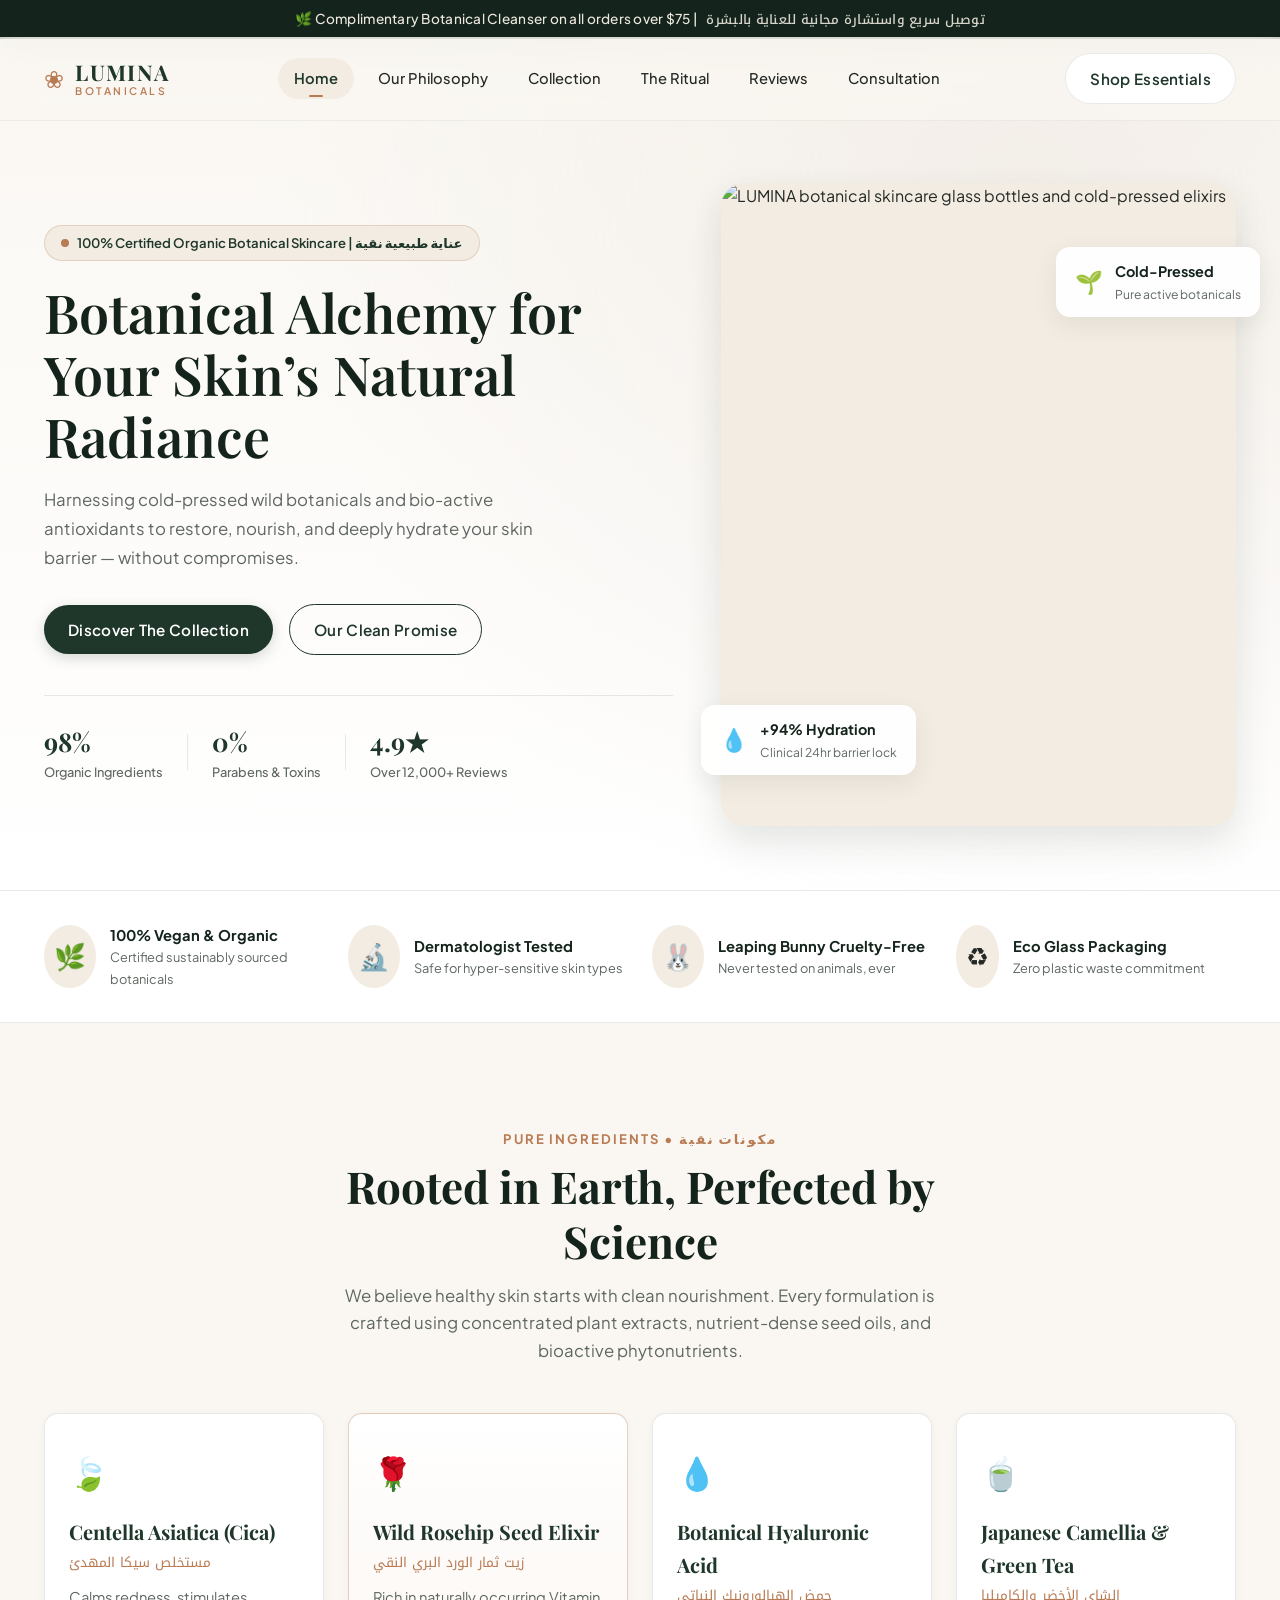
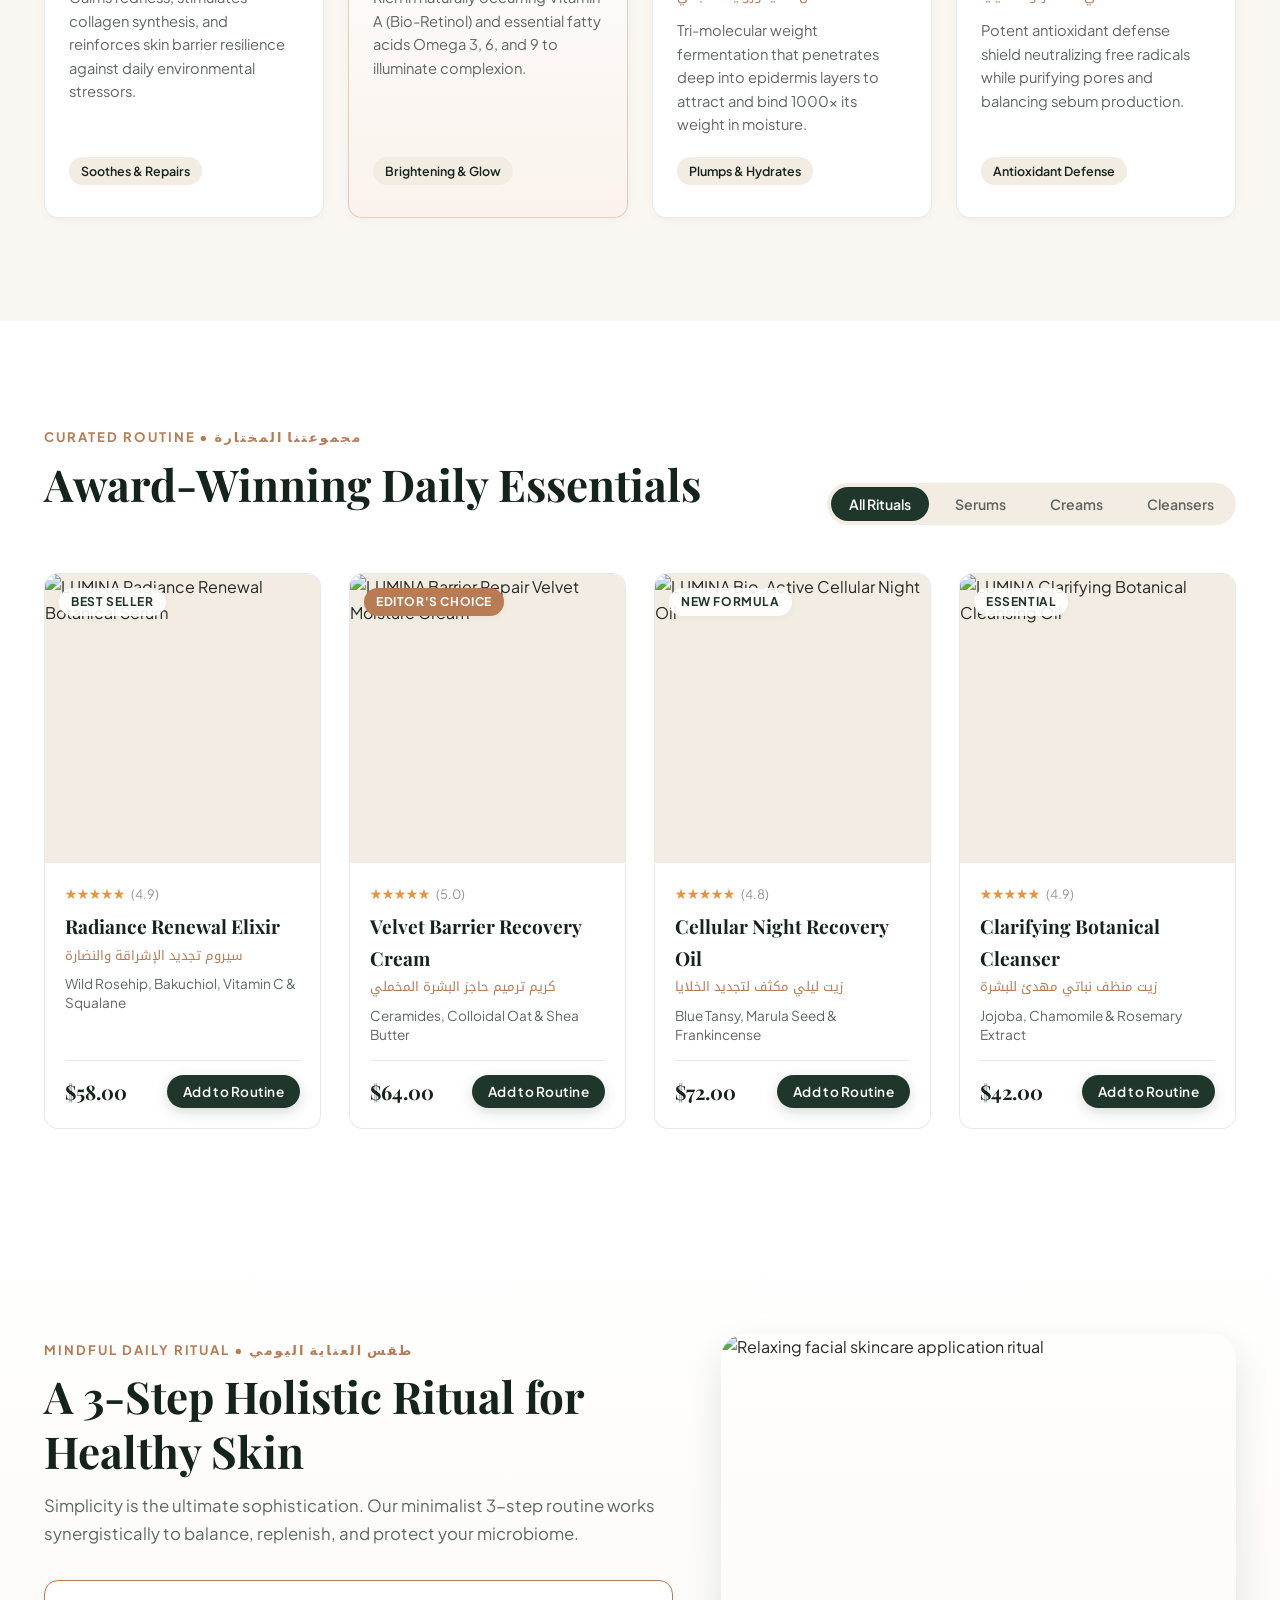
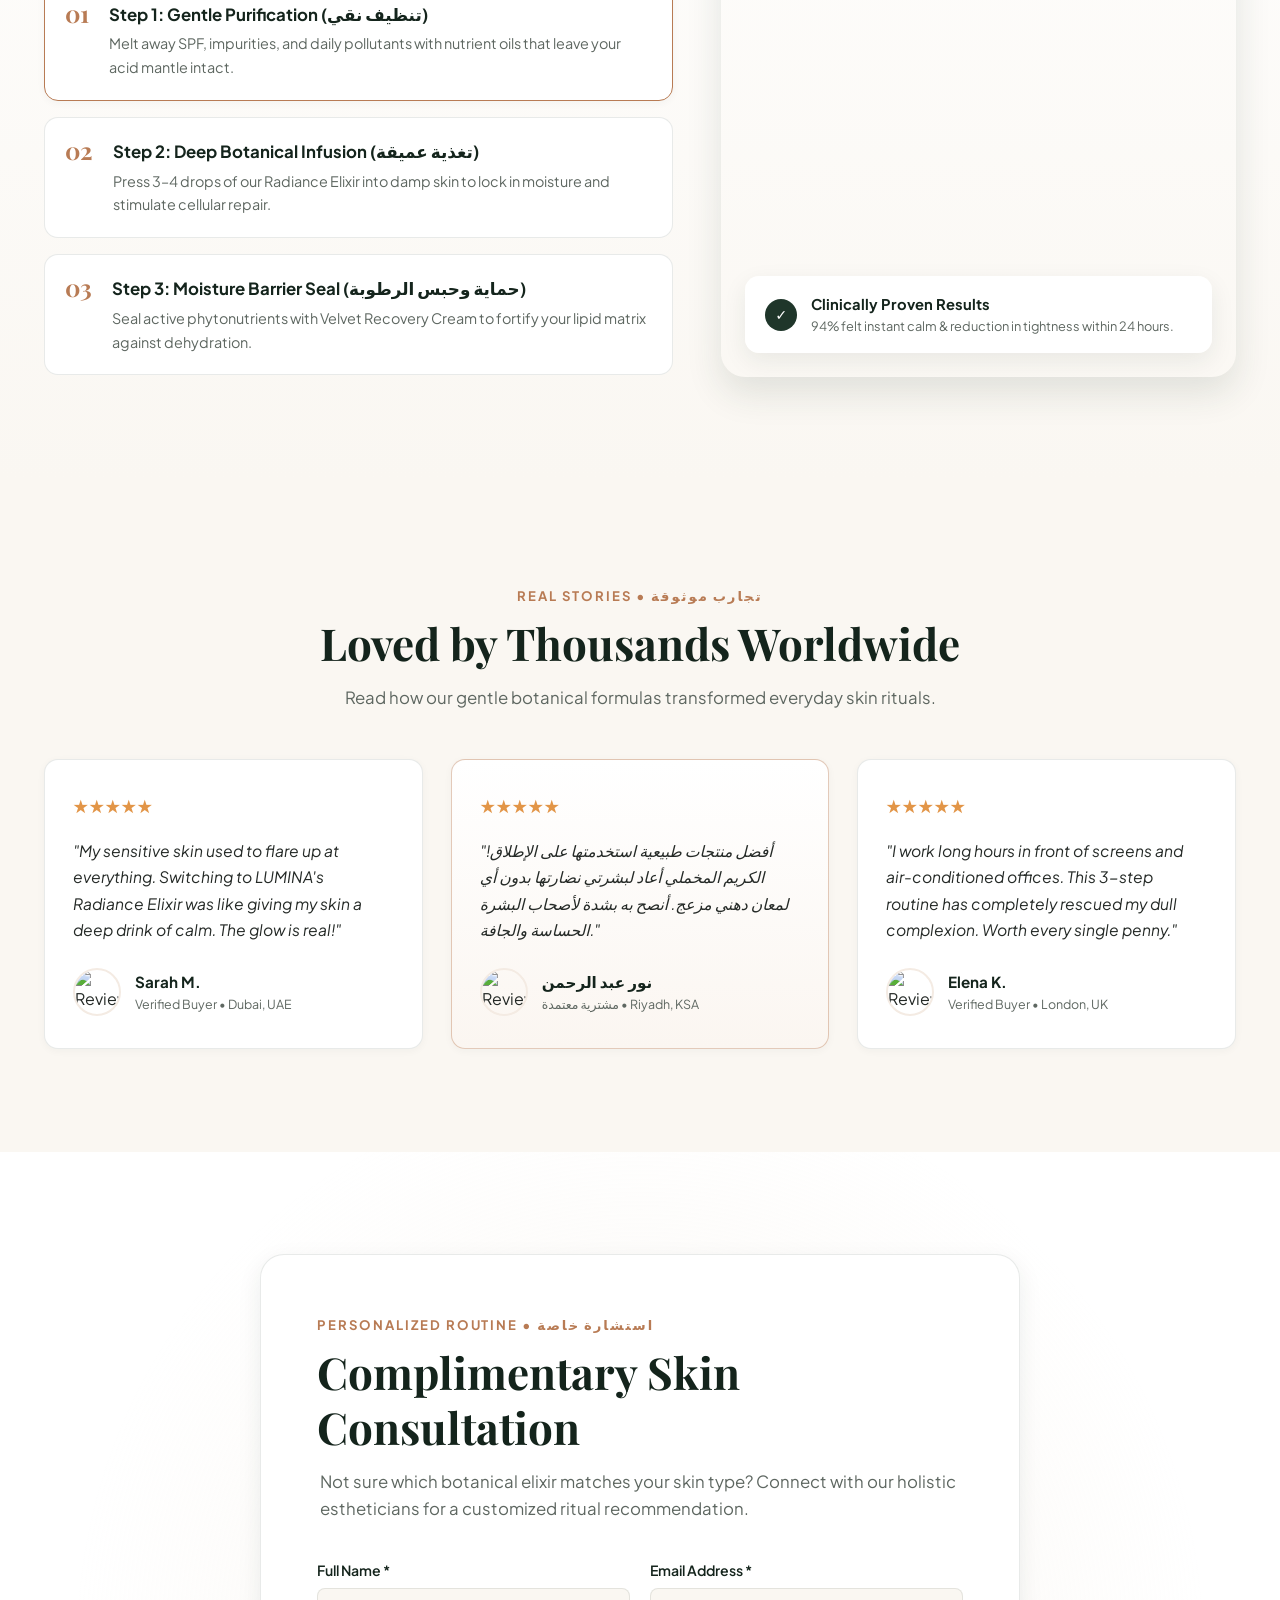
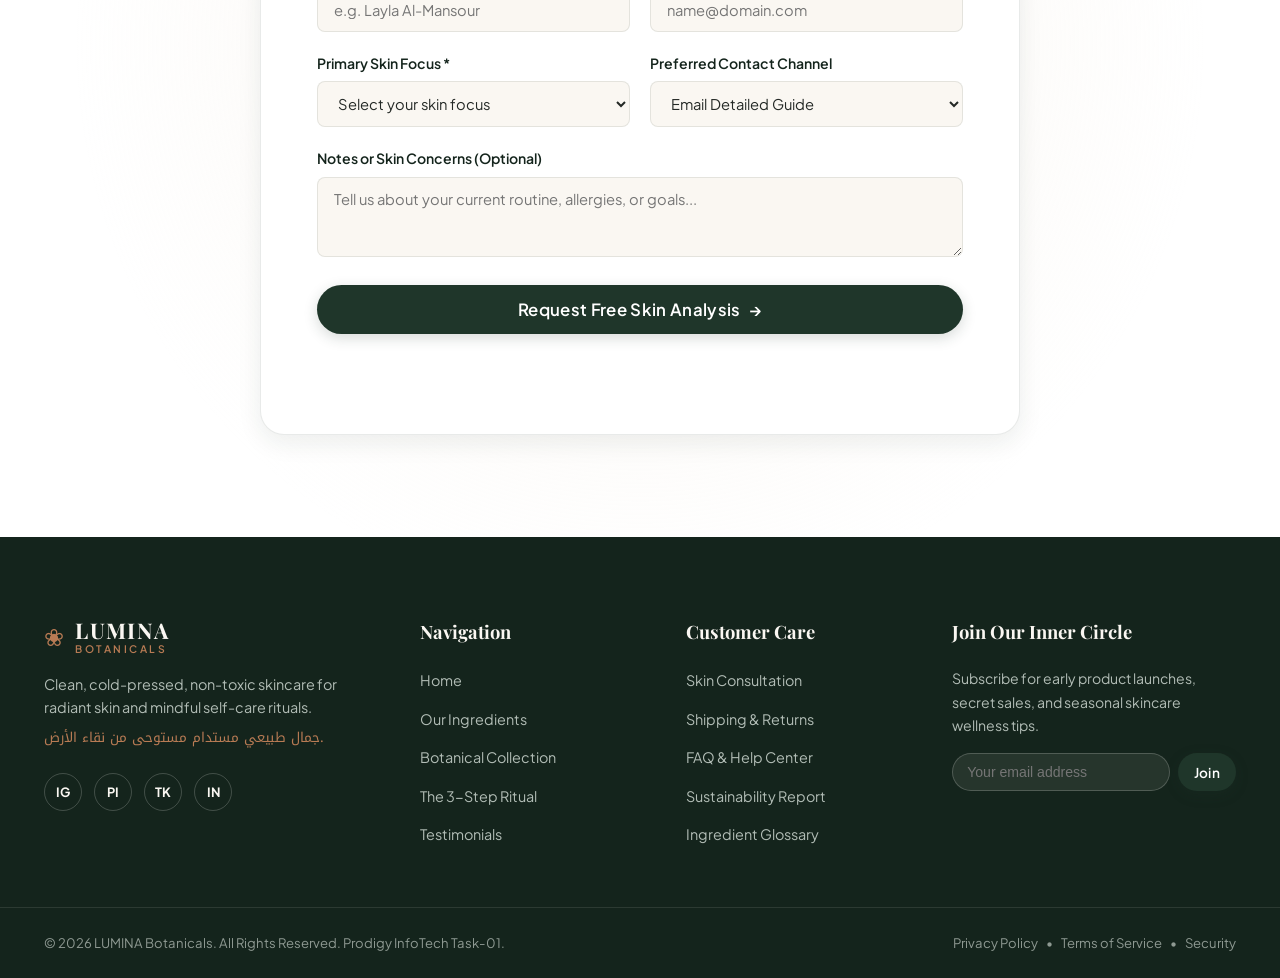
==== index.html @ 98b49c67 "feat: implement responsive organic skincare landing page with interactive navigation" ====
<!DOCTYPE html>
<html lang="en">
<head>
  <meta charset="UTF-8">
  <meta name="viewport" content="width=device-width, initial-scale=1.0">
  <title>LUMINA Botanicals | Organic Luxury Skincare & Rituals</title>
  <meta name="description" content="Experience clean, cold-pressed botanical skincare crafted for radiant skin. 100% certified organic, vegan, and dermatologist tested.">
  <link rel="preconnect" href="https://fonts.googleapis.com">
  <link rel="preconnect" href="https://fonts.gstatic.com" crossorigin>
  <link href="https://fonts.googleapis.com/css2?family=Plus+Jakarta+Sans:wght@300;400;500;600;700&family=Playfair+Display:ital,wght@0,500;0,600;0,700;1,400&family=Noto+Kufi+Arabic:wght@400;600;700&display=swap" rel="stylesheet">
  <link rel="stylesheet" href="styles.css">
</head>
<body>

  <!-- Top Announcement Bar -->
  <div class="announcement-bar" role="region" aria-label="Special Offer">
    <p>🌿 Complimentary Botanical Cleanser on all orders over $75 | <span>توصيل سريع واستشارة مجانية للعناية بالبشرة</span></p>
  </div>

  <!-- Primary Header & Interactive Navigation -->
  <header class="site-header" id="header">
    <div class="nav-container">
      <a href="#hero" class="brand-logo" aria-label="LUMINA Botanicals Home">
        <span class="logo-mark">❀</span>
        <span class="logo-text">LUMINA <span class="logo-sub">Botanicals</span></span>
      </a>

      <!-- Desktop & Tablet Navigation Menu -->
      <nav class="main-nav" id="main-nav" aria-label="Primary Navigation">
        <ul class="nav-list" role="list">
          <li class="nav-item">
            <a href="#hero" class="nav-link" aria-current="page">Home</a>
          </li>
          <li class="nav-item">
            <a href="#philosophy" class="nav-link">Our Philosophy</a>
          </li>
          <li class="nav-item">
            <a href="#products" class="nav-link">Collection</a>
          </li>
          <li class="nav-item">
            <a href="#ritual" class="nav-link">The Ritual</a>
          </li>
          <li class="nav-item">
            <a href="#reviews" class="nav-link">Reviews</a>
          </li>
          <li class="nav-item">
            <a href="#contact" class="nav-link">Consultation</a>
          </li>
        </ul>
      </nav>

      <!-- Header Action Buttons -->
      <div class="header-actions">
        <a href="#products" class="btn btn-secondary nav-action-btn">Shop Essentials</a>
        <button class="mobile-toggle" id="mobile-toggle" aria-expanded="false" aria-controls="mobile-drawer" aria-label="Toggle navigation menu">
          <span class="bar bar-1"></span>
          <span class="bar bar-2"></span>
          <span class="bar bar-3"></span>
        </button>
      </div>
    </div>

    <!-- Scroll Progress Indicator -->
    <div class="scroll-progress-track" aria-hidden="true">
      <div class="scroll-progress-bar" id="scroll-progress"></div>
    </div>
  </header>

  <!-- Mobile Drawer Menu -->
  <div class="mobile-drawer" id="mobile-drawer" aria-hidden="true">
    <div class="drawer-header">
      <div class="brand-logo">
        <span class="logo-mark">❀</span>
        <span class="logo-text">LUMINA</span>
      </div>
      <button class="drawer-close" id="drawer-close" aria-label="Close menu">&times;</button>
    </div>
    <nav class="drawer-nav" aria-label="Mobile Navigation">
      <ul class="drawer-nav-list" role="list">
        <li><a href="#hero" class="drawer-nav-link">Home <span class="arabic-sub">الرئيسية</span></a></li>
        <li><a href="#philosophy" class="drawer-nav-link">Philosophy <span class="arabic-sub">فلسفتنا الطبيعية</span></a></li>
        <li><a href="#products" class="drawer-nav-link">Collection <span class="arabic-sub">مجموعتنا</span></a></li>
        <li><a href="#ritual" class="drawer-nav-link">The Ritual <span class="arabic-sub">روتين العناية</span></a></li>
        <li><a href="#reviews" class="drawer-nav-link">Reviews <span class="arabic-sub">آراء العملاء</span></a></li>
        <li><a href="#contact" class="drawer-nav-link">Consultation <span class="arabic-sub">استشارة مجانية</span></a></li>
      </ul>
      <div class="drawer-footer">
        <a href="#products" class="btn btn-primary btn-block">Explore Organic Collection</a>
        <p class="drawer-note">100% Clean • Cruelty-Free • Dermatologist Approved</p>
      </div>
    </nav>
  </div>
  <div class="drawer-backdrop" id="drawer-backdrop" aria-hidden="true"></div>

  <main id="main-content">

    <!-- 1. HERO SECTION -->
    <section class="section hero-section" id="hero">
      <div class="hero-bg-overlay"></div>
      <div class="container hero-container">
        <div class="hero-content">
          <div class="badge-pill">
            <span class="badge-dot"></span>
            <span>100% Certified Organic Botanical Skincare | عناية طبيعية نقية</span>
          </div>
          <h1 class="hero-title">
            Botanical Alchemy for Your Skin’s Natural Radiance
          </h1>
          <p class="hero-description">
            Harnessing cold-pressed wild botanicals and bio-active antioxidants to restore, nourish, and deeply hydrate your skin barrier — without compromises.
          </p>
          <div class="hero-cta-group">
            <a href="#products" class="btn btn-primary">Discover The Collection</a>
            <a href="#philosophy" class="btn btn-outline">Our Clean Promise</a>
          </div>
          <div class="hero-stats">
            <div class="stat-item">
              <span class="stat-num">98%</span>
              <span class="stat-label">Organic Ingredients</span>
            </div>
            <div class="stat-divider"></div>
            <div class="stat-item">
              <span class="stat-num">0%</span>
              <span class="stat-label">Parabens & Toxins</span>
            </div>
            <div class="stat-divider"></div>
            <div class="stat-item">
              <span class="stat-num">4.9★</span>
              <span class="stat-label">Over 12,000+ Reviews</span>
            </div>
          </div>
        </div>

        <div class="hero-media">
          <div class="media-card-wrapper">
            <div class="image-frame main-frame">
              <img src="https://images.unsplash.com/photo-1556228720-195a672e8a03?auto=format&fit=crop&w=1200&q=80" 
                   alt="LUMINA botanical skincare glass bottles and cold-pressed elixirs" 
                   width="600" 
                   height="700"
                   loading="eager"
                   fetchpriority="high">
            </div>
            <div class="floating-badge badge-top-right">
              <span class="floating-icon">🌱</span>
              <div>
                <strong>Cold-Pressed</strong>
                <p>Pure active botanicals</p>
              </div>
            </div>
            <div class="floating-badge badge-bottom-left">
              <span class="floating-icon">💧</span>
              <div>
                <strong>+94% Hydration</strong>
                <p>Clinical 24hr barrier lock</p>
              </div>
            </div>
          </div>
        </div>
      </div>
    </section>

    <!-- TRUST BADGES BAR -->
    <section class="trust-bar" aria-label="Trust and Certifications">
      <div class="container trust-grid">
        <div class="trust-item">
          <span class="trust-icon">🌿</span>
          <div class="trust-text">
            <h4>100% Vegan & Organic</h4>
            <p>Certified sustainably sourced botanicals</p>
          </div>
        </div>
        <div class="trust-item">
          <span class="trust-icon">🔬</span>
          <div class="trust-text">
            <h4>Dermatologist Tested</h4>
            <p>Safe for hyper-sensitive skin types</p>
          </div>
        </div>
        <div class="trust-item">
          <span class="trust-icon">🐰</span>
          <div class="trust-text">
            <h4>Leaping Bunny Cruelty-Free</h4>
            <p>Never tested on animals, ever</p>
          </div>
        </div>
        <div class="trust-item">
          <span class="trust-icon">♻️</span>
          <div class="trust-text">
            <h4>Eco Glass Packaging</h4>
            <p>Zero plastic waste commitment</p>
          </div>
        </div>
      </div>
    </section>

    <!-- 2. PHILOSOPHY SECTION -->
    <section class="section philosophy-section" id="philosophy">
      <div class="container">
        <div class="section-header text-center">
          <span class="section-tag">Pure Ingredients • مكونات نقية</span>
          <h2 class="section-title">Rooted in Earth, Perfected by Science</h2>
          <p class="section-subtitle">
            We believe healthy skin starts with clean nourishment. Every formulation is crafted using concentrated plant extracts, nutrient-dense seed oils, and bioactive phytonutrients.
          </p>
        </div>

        <div class="ingredients-grid">
          <div class="ingredient-card">
            <div class="card-icon">🍃</div>
            <h3>Centella Asiatica (Cica)</h3>
            <p class="ingredient-ar">مستخلص سيكا المهدئ</p>
            <p class="card-desc">Calms redness, stimulates collagen synthesis, and reinforces skin barrier resilience against daily environmental stressors.</p>
            <span class="ingredient-pill">Soothes & Repairs</span>
          </div>

          <div class="ingredient-card highlight-card">
            <div class="card-icon">🌹</div>
            <h3>Wild Rosehip Seed Elixir</h3>
            <p class="ingredient-ar">زيت ثمار الورد البري النقي</p>
            <p class="card-desc">Rich in naturally occurring Vitamin A (Bio-Retinol) and essential fatty acids Omega 3, 6, and 9 to illuminate complexion.</p>
            <span class="ingredient-pill">Brightening & Glow</span>
          </div>

          <div class="ingredient-card">
            <div class="card-icon">💧</div>
            <h3>Botanical Hyaluronic Acid</h3>
            <p class="ingredient-ar">حمض الهيالورونيك النباتي</p>
            <p class="card-desc">Tri-molecular weight fermentation that penetrates deep into epidermis layers to attract and bind 1000x its weight in moisture.</p>
            <span class="ingredient-pill">Plumps & Hydrates</span>
          </div>

          <div class="ingredient-card">
            <div class="card-icon">🍵</div>
            <h3>Japanese Camellia & Green Tea</h3>
            <p class="ingredient-ar">الشاي الأخضر والكاميليا</p>
            <p class="card-desc">Potent antioxidant defense shield neutralizing free radicals while purifying pores and balancing sebum production.</p>
            <span class="ingredient-pill">Antioxidant Defense</span>
          </div>
        </div>
      </div>
    </section>

    <!-- 3. PRODUCTS COLLECTION -->
    <section class="section products-section" id="products">
      <div class="container">
        <div class="section-header flex-header">
          <div>
            <span class="section-tag">Curated Routine • مجموعتنا المختارة</span>
            <h2 class="section-title">Award-Winning Daily Essentials</h2>
          </div>
          <div class="filter-controls" role="group" aria-label="Product categories">
            <button class="filter-btn active" data-filter="all">All Rituals</button>
            <button class="filter-btn" data-filter="serum">Serums</button>
            <button class="filter-btn" data-filter="cream">Creams</button>
            <button class="filter-btn" data-filter="cleanser">Cleansers</button>
          </div>
        </div>

        <div class="products-grid" id="products-grid">

          <!-- Product 1 -->
          <article class="product-card" data-category="serum">
            <div class="product-img-wrap">
              <span class="product-badge">Best Seller</span>
              <img src="https://images.unsplash.com/photo-1620916566398-39f1143ab7be?auto=format&fit=crop&w=800&q=80" 
                   alt="LUMINA Radiance Renewal Botanical Serum" 
                   loading="lazy">
              <button class="quick-view-btn" aria-label="Quick preview product">Quick View</button>
            </div>
            <div class="product-info">
              <div class="product-rating">★★★★★ <span>(4.9)</span></div>
              <h3 class="product-name">Radiance Renewal Elixir</h3>
              <p class="product-arabic">سيروم تجديد الإشراقة والنضارة</p>
              <p class="product-benefits">Wild Rosehip, Bakuchiol, Vitamin C & Squalane</p>
              <div class="product-pricing">
                <span class="price">$58.00</span>
                <button class="btn btn-small btn-primary add-to-bag">Add to Routine</button>
              </div>
            </div>
          </article>

          <!-- Product 2 -->
          <article class="product-card" data-category="cream">
            <div class="product-img-wrap">
              <span class="product-badge award-badge">Editor's Choice</span>
              <img src="https://images.unsplash.com/photo-1570172619644-dfd03ed5d881?auto=format&fit=crop&w=800&q=80" 
                   alt="LUMINA Barrier Repair Velvet Moisture Cream" 
                   loading="lazy">
              <button class="quick-view-btn" aria-label="Quick preview product">Quick View</button>
            </div>
            <div class="product-info">
              <div class="product-rating">★★★★★ <span>(5.0)</span></div>
              <h3 class="product-name">Velvet Barrier Recovery Cream</h3>
              <p class="product-arabic">كريم ترميم حاجز البشرة المخملي</p>
              <p class="product-benefits">Ceramides, Colloidal Oat & Shea Butter</p>
              <div class="product-pricing">
                <span class="price">$64.00</span>
                <button class="btn btn-small btn-primary add-to-bag">Add to Routine</button>
              </div>
            </div>
          </article>

          <!-- Product 3 -->
          <article class="product-card" data-category="serum">
            <div class="product-img-wrap">
              <span class="product-badge">New Formula</span>
              <img src="https://images.unsplash.com/photo-1617897903246-719242758050?auto=format&fit=crop&w=800&q=80" 
                   alt="LUMINA Bio-Active Cellular Night Oil" 
                   loading="lazy">
              <button class="quick-view-btn" aria-label="Quick preview product">Quick View</button>
            </div>
            <div class="product-info">
              <div class="product-rating">★★★★★ <span>(4.8)</span></div>
              <h3 class="product-name">Cellular Night Recovery Oil</h3>
              <p class="product-arabic">زيت ليلي مكثف لتجديد الخلايا</p>
              <p class="product-benefits">Blue Tansy, Marula Seed & Frankincense</p>
              <div class="product-pricing">
                <span class="price">$72.00</span>
                <button class="btn btn-small btn-primary add-to-bag">Add to Routine</button>
              </div>
            </div>
          </article>

          <!-- Product 4 -->
          <article class="product-card" data-category="cleanser">
            <div class="product-img-wrap">
              <span class="product-badge">Essential</span>
              <img src="https://images.unsplash.com/photo-1598440947619-2c35fc9aa908?auto=format&fit=crop&w=800&q=80" 
                   alt="LUMINA Clarifying Botanical Cleansing Oil" 
                   loading="lazy">
              <button class="quick-view-btn" aria-label="Quick preview product">Quick View</button>
            </div>
            <div class="product-info">
              <div class="product-rating">★★★★★ <span>(4.9)</span></div>
              <h3 class="product-name">Clarifying Botanical Cleanser</h3>
              <p class="product-arabic">زيت منظف نباتي مهدئ للبشرة</p>
              <p class="product-benefits">Jojoba, Chamomile & Rosemary Extract</p>
              <div class="product-pricing">
                <span class="price">$42.00</span>
                <button class="btn btn-small btn-primary add-to-bag">Add to Routine</button>
              </div>
            </div>
          </article>

        </div>
      </div>
    </section>

    <!-- 4. RITUAL / STEP-BY-STEP ROUTINE -->
    <section class="section ritual-section" id="ritual">
      <div class="container">
        <div class="ritual-layout">
          <div class="ritual-content">
            <span class="section-tag">Mindful Daily Ritual • طقس العناية اليومي</span>
            <h2 class="section-title">A 3-Step Holistic Ritual for Healthy Skin</h2>
            <p class="section-subtitle">
              Simplicity is the ultimate sophistication. Our minimalist 3-step routine works synergistically to balance, replenish, and protect your microbiome.
            </p>

            <div class="ritual-steps">
              <div class="ritual-step-item active" data-step="1">
                <div class="step-number">01</div>
                <div class="step-text">
                  <h3>Step 1: Gentle Purification (تنظيف نقي)</h3>
                  <p>Melt away SPF, impurities, and daily pollutants with nutrient oils that leave your acid mantle intact.</p>
                </div>
              </div>

              <div class="ritual-step-item" data-step="2">
                <div class="step-number">02</div>
                <div class="step-text">
                  <h3>Step 2: Deep Botanical Infusion (تغذية عميقة)</h3>
                  <p>Press 3–4 drops of our Radiance Elixir into damp skin to lock in moisture and stimulate cellular repair.</p>
                </div>
              </div>

              <div class="ritual-step-item" data-step="3">
                <div class="step-number">03</div>
                <div class="step-text">
                  <h3>Step 3: Moisture Barrier Seal (حماية وحبس الرطوبة)</h3>
                  <p>Seal active phytonutrients with Velvet Recovery Cream to fortify your lipid matrix against dehydration.</p>
                </div>
              </div>
            </div>
          </div>

          <div class="ritual-media">
            <div class="ritual-image-frame">
              <img src="https://images.unsplash.com/photo-1540555700478-4be289fbecef?auto=format&fit=crop&w=800&q=80" 
                   alt="Relaxing facial skincare application ritual" 
                   loading="lazy">
              <div class="ritual-overlay-card">
                <span class="check-icon">✓</span>
                <div>
                  <strong>Clinically Proven Results</strong>
                  <p>94% felt instant calm & reduction in tightness within 24 hours.</p>
                </div>
              </div>
            </div>
          </div>
        </div>
      </div>
    </section>

    <!-- 5. REVIEWS & COMMUNITY -->
    <section class="section reviews-section" id="reviews">
      <div class="container">
        <div class="section-header text-center">
          <span class="section-tag">Real Stories • تجارب موثوقة</span>
          <h2 class="section-title">Loved by Thousands Worldwide</h2>
          <p class="section-subtitle">Read how our gentle botanical formulas transformed everyday skin rituals.</p>
        </div>

        <div class="reviews-grid">
          <article class="review-card">
            <div class="review-stars">★★★★★</div>
            <p class="review-quote">"My sensitive skin used to flare up at everything. Switching to LUMINA's Radiance Elixir was like giving my skin a deep drink of calm. The glow is real!"</p>
            <div class="reviewer-meta">
              <div class="reviewer-avatar">
                <img src="https://images.unsplash.com/photo-1515377905703-c4788e51af15?auto=format&fit=crop&w=200&q=80" alt="Reviewer Sarah M." loading="lazy">
              </div>
              <div>
                <h4 class="reviewer-name">Sarah M.</h4>
                <p class="reviewer-location">Verified Buyer • Dubai, UAE</p>
              </div>
            </div>
          </article>

          <article class="review-card highlight-review">
            <div class="review-stars">★★★★★</div>
            <p class="review-quote">"أفضل منتجات طبيعية استخدمتها على الإطلاق! الكريم المخملي أعاد لبشرتي نضارتها بدون أي لمعان دهني مزعج. أنصح به بشدة لأصحاب البشرة الحساسة والجافة."</p>
            <div class="reviewer-meta">
              <div class="reviewer-avatar">
                <img src="https://images.unsplash.com/photo-1535585209827-a15fcdbc4c2d?auto=format&fit=crop&w=200&q=80" alt="Reviewer Nour A." loading="lazy">
              </div>
              <div>
                <h4 class="reviewer-name">نور عبد الرحمن</h4>
                <p class="reviewer-location">مشترية معتمدة • Riyadh, KSA</p>
              </div>
            </div>
          </article>

          <article class="review-card">
            <div class="review-stars">★★★★★</div>
            <p class="review-quote">"I work long hours in front of screens and air-conditioned offices. This 3-step routine has completely rescued my dull complexion. Worth every single penny."</p>
            <div class="reviewer-meta">
              <div class="reviewer-avatar">
                <img src="https://images.unsplash.com/photo-1522337360788-8b13dee7a37e?auto=format&fit=crop&w=200&q=80" alt="Reviewer Elena K." loading="lazy">
              </div>
              <div>
                <h4 class="reviewer-name">Elena K.</h4>
                <p class="reviewer-location">Verified Buyer • London, UK</p>
              </div>
            </div>
          </article>
        </div>
      </div>
    </section>

    <!-- 6. CONTACT & CONSULTATION FORM -->
    <section class="section contact-section" id="contact">
      <div class="container">
        <div class="contact-box">
          <div class="contact-header text-center">
            <span class="section-tag">Personalized Routine • استشارة خاصة</span>
            <h2 class="section-title">Complimentary Skin Consultation</h2>
            <p class="section-subtitle">
              Not sure which botanical elixir matches your skin type? Connect with our holistic estheticians for a customized ritual recommendation.
            </p>
          </div>

          <form class="consultation-form" id="consultation-form" novalidate>
            <div class="form-row">
              <div class="form-group">
                <label for="user-name">Full Name *</label>
                <input type="text" id="user-name" name="name" placeholder="e.g. Layla Al-Mansour" required>
                <span class="field-error" id="name-error">Please enter your name</span>
              </div>
              <div class="form-group">
                <label for="user-email">Email Address *</label>
                <input type="email" id="user-email" name="email" placeholder="name@domain.com" required>
                <span class="field-error" id="email-error">Please enter a valid email address</span>
              </div>
            </div>

            <div class="form-row">
              <div class="form-group">
                <label for="skin-type">Primary Skin Focus *</label>
                <select id="skin-type" name="skinType" required>
                  <option value="" disabled selected>Select your skin focus</option>
                  <option value="dry">Dryness & Dehydration (جفاف وفقدان الرطوبة)</option>
                  <option value="sensitive">Redness & Sensitivity (احمرار وحساسية)</option>
                  <option value="dull">Dullness & Uneven Tone (بهتان وتفاوت اللون)</option>
                  <option value="aging">Fine Lines & Elasticity (مقاومة علامات التقدم)</option>
                  <option value="blemish">Blemishes & Oil Imbalance (حب الشباب والتوازن)</option>
                </select>
                <span class="field-error" id="skin-error">Please select your skin focus</span>
              </div>
              <div class="form-group">
                <label for="preferred-time">Preferred Contact Channel</label>
                <select id="preferred-time" name="contactChannel">
                  <option value="email">Email Detailed Guide</option>
                  <option value="whatsapp">WhatsApp Skin Advisor</option>
                  <option value="virtual">15-Min Virtual Video Call</option>
                </select>
              </div>
            </div>

            <div class="form-group">
              <label for="user-message">Notes or Skin Concerns (Optional)</label>
              <textarea id="user-message" name="message" rows="3" placeholder="Tell us about your current routine, allergies, or goals..."></textarea>
            </div>

            <button type="submit" class="btn btn-primary btn-block submit-btn">
              <span>Request Free Skin Analysis</span>
              <span class="btn-arrow">→</span>
            </button>
            <div class="form-feedback" id="form-feedback" role="alert" aria-live="polite"></div>
          </form>
        </div>
      </div>
    </section>

  </main>

  <!-- FOOTER -->
  <footer class="site-footer">
    <div class="container footer-container">
      <div class="footer-brand">
        <a href="#hero" class="brand-logo footer-logo">
          <span class="logo-mark">❀</span>
          <span class="logo-text">LUMINA <span class="logo-sub">Botanicals</span></span>
        </a>
        <p class="footer-tagline">
          Clean, cold-pressed, non-toxic skincare for radiant skin and mindful self-care rituals.
        </p>
        <p class="arabic-tagline">جمال طبيعي مستدام مستوحى من نقاء الأرض.</p>
        <div class="social-links" aria-label="Social media links">
          <a href="#" class="social-icon" aria-label="Instagram">IG</a>
          <a href="#" class="social-icon" aria-label="Pinterest">PI</a>
          <a href="#" class="social-icon" aria-label="TikTok">TK</a>
          <a href="#" class="social-icon" aria-label="LinkedIn">IN</a>
        </div>
      </div>

      <div class="footer-col">
        <h4>Navigation</h4>
        <ul>
          <li><a href="#hero">Home</a></li>
          <li><a href="#philosophy">Our Ingredients</a></li>
          <li><a href="#products">Botanical Collection</a></li>
          <li><a href="#ritual">The 3-Step Ritual</a></li>
          <li><a href="#reviews">Testimonials</a></li>
        </ul>
      </div>

      <div class="footer-col">
        <h4>Customer Care</h4>
        <ul>
          <li><a href="#contact">Skin Consultation</a></li>
          <li><a href="#">Shipping & Returns</a></li>
          <li><a href="#">FAQ & Help Center</a></li>
          <li><a href="#">Sustainability Report</a></li>
          <li><a href="#">Ingredient Glossary</a></li>
        </ul>
      </div>

      <div class="footer-col newsletter-col">
        <h4>Join Our Inner Circle</h4>
        <p>Subscribe for early product launches, secret sales, and seasonal skincare wellness tips.</p>
        <form class="mini-newsletter" onsubmit="event.preventDefault(); alert('Thank you for subscribing to Lumina Botanicals!');">
          <input type="email" placeholder="Your email address" aria-label="Your email" required>
          <button type="submit" class="btn btn-primary btn-small">Join</button>
        </form>
      </div>
    </div>

    <div class="footer-bottom">
      <div class="container footer-bottom-flex">
        <p>&copy; 2026 LUMINA Botanicals. All Rights Reserved. Prodigy InfoTech Task-01.</p>
        <div class="footer-legal">
          <a href="#">Privacy Policy</a>
          <span class="dot">•</span>
          <a href="#">Terms of Service</a>
          <span class="dot">•</span>
          <a href="#">Security</a>
        </div>
      </div>
    </div>
  </footer>

  <!-- Notification Toast -->
  <div class="toast-notification" id="toast" role="status" aria-live="polite">
    <span class="toast-icon">✨</span>
    <span class="toast-message" id="toast-message">Added to your routine!</span>
  </div>

  <script src="script.js"></script>
</body>
</html>
---- styles.css ----
/* ==========================================================================
   LUMINA BOTANICALS - LUXURY CLEAN & ORGANIC SKINCARE
   Responsive Landing Page & Interactive Navigation (Prodigy InfoTech Task-01)
   ========================================================================== */

/* --------------------------------------------------------------------------
   1. CSS Reset & Variables (Design Tokens)
   -------------------------------------------------------------------------- */
:root {
  /* Color Palette - Organic & Earth Luxury */
  --color-primary: #1F362A;       /* Deep Forest Sage */
  --color-primary-dark: #14241C;  /* Dark Spruce */
  --color-primary-light: #345846; /* Muted Leaf */
  --color-accent: #B87B54;        /* Warm Terracotta / Sandalwood */
  --color-accent-hover: #9E643E;  /* Deep Terracotta */
  --color-accent-soft: #F4EBE3;   /* Soft Rose / Cream */
  
  --color-bg: #FAF7F2;            /* Organic Porcelain Background */
  --color-surface: #FFFFFF;       /* Crisp White Card Surface */
  --color-surface-tint: #F3ECE2;  /* Warm Sand Tint */
  
  --color-text-main: #242926;     /* Deep Charcoal */
  --color-text-muted: #5E6761;    /* Muted Slate / Sage Gray */
  --color-text-light: #8E9892;    /* Soft Subtitle Gray */
  --color-border: rgba(31, 54, 42, 0.1); /* Gentle Border */
  --color-border-hover: rgba(31, 54, 42, 0.25);
  
  /* Typography */
  --font-heading: 'Playfair Display', Georgia, serif;
  --font-body: 'Plus Jakarta Sans', system-ui, -apple-system, sans-serif;
  --font-arabic: 'Noto Kufi Arabic', system-ui, sans-serif;
  
  /* Layout & Elevations */
  --header-height: 84px;
  --header-height-scrolled: 68px;
  --container-max: 1240px;
  --radius-sm: 8px;
  --radius-md: 14px;
  --radius-lg: 24px;
  --radius-full: 9999px;
  
  --shadow-sm: 0 2px 8px rgba(31, 54, 42, 0.04);
  --shadow-md: 0 8px 24px rgba(31, 54, 42, 0.08);
  --shadow-lg: 0 16px 36px rgba(31, 54, 42, 0.12);
  --shadow-nav: 0 6px 20px rgba(20, 36, 28, 0.06);

  /* Transitions */
  --transition-fast: 0.2s cubic-bezier(0.25, 0.46, 0.45, 0.94);
  --transition-medium: 0.35s cubic-bezier(0.16, 1, 0.3, 1);
  --transition-slow: 0.6s cubic-bezier(0.16, 1, 0.3, 1);
}

*, *::before, *::after {
  box-sizing: border-box;
  margin: 0;
  padding: 0;
}

html {
  scroll-behavior: smooth;
  scroll-padding-top: calc(var(--header-height-scrolled) + 16px);
  -webkit-text-size-adjust: 100%;
}

body {
  font-family: var(--font-body);
  background-color: var(--color-bg);
  color: var(--color-text-main);
  line-height: 1.65;
  font-size: 1rem;
  overflow-x: hidden;
  position: relative;
}

img {
  max-width: 100%;
  height: auto;
  display: block;
  object-fit: cover;
}

a {
  color: inherit;
  text-decoration: none;
  transition: color var(--transition-fast);
}

button {
  font-family: inherit;
  cursor: pointer;
  border: none;
  background: none;
  outline: none;
}

/* --------------------------------------------------------------------------
   2. Top Announcement Bar
   -------------------------------------------------------------------------- */
.announcement-bar {
  background-color: var(--color-primary-dark);
  color: #EDE8DE;
  font-size: 0.85rem;
  padding: 8px 16px;
  text-align: center;
  font-weight: 500;
  letter-spacing: 0.02em;
}

.announcement-bar span {
  font-family: var(--font-arabic);
  font-size: 0.82rem;
  opacity: 0.9;
  margin-left: 6px;
}

/* --------------------------------------------------------------------------
   3. Header & Interactive Navigation (Core Task Requirement)
   -------------------------------------------------------------------------- */
.site-header {
  position: fixed;
  top: 37px; /* Below announcement bar */
  left: 0;
  right: 0;
  height: var(--header-height);
  z-index: 1000;
  display: flex;
  flex-direction: column;
  justify-content: center;
  background-color: rgba(250, 247, 242, 0.75);
  backdrop-filter: blur(14px);
  -webkit-backdrop-filter: blur(14px);
  border-bottom: 1px solid rgba(31, 54, 42, 0.06);
  transition: all var(--transition-medium);
}

/* State when user scrolls down */
.site-header.scrolled {
  top: 0;
  height: var(--header-height-scrolled);
  background-color: rgba(255, 255, 255, 0.92);
  backdrop-filter: blur(18px);
  -webkit-backdrop-filter: blur(18px);
  border-bottom: 1px solid var(--color-border);
  box-shadow: var(--shadow-nav);
}

.nav-container {
  width: 100%;
  max-width: var(--container-max);
  margin: 0 auto;
  padding: 0 24px;
  display: flex;
  align-items: center;
  justify-content: space-between;
}

/* Logo */
.brand-logo {
  display: flex;
  align-items: center;
  gap: 10px;
  font-weight: 700;
  letter-spacing: 0.08em;
  color: var(--color-primary);
}

.logo-mark {
  font-size: 1.5rem;
  color: var(--color-accent);
  transition: transform var(--transition-medium);
}

.brand-logo:hover .logo-mark {
  transform: rotate(45deg);
}

.logo-text {
  font-family: var(--font-heading);
  font-size: 1.35rem;
  line-height: 1.1;
  display: flex;
  flex-direction: column;
}

.logo-sub {
  font-family: var(--font-body);
  font-size: 0.65rem;
  letter-spacing: 0.24em;
  text-transform: uppercase;
  color: var(--color-accent);
  font-weight: 600;
}

/* Navigation Links Container */
.main-nav {
  /* Modern CSS scrollspy standard */
  scroll-target-group: auto;
}

.nav-list {
  display: flex;
  align-items: center;
  gap: 8px;
  list-style: none;
}

.nav-item {
  position: relative;
}

/* Navigation Link Styling & Interactive Hover Transitions */
.nav-link {
  position: relative;
  display: inline-block;
  padding: 8px 16px;
  font-size: 0.92rem;
  font-weight: 500;
  color: var(--color-text-main);
  border-radius: var(--radius-full);
  transition: color var(--transition-fast), background-color var(--transition-fast);
}

/* Hover effect: Subtle pill glow and color change */
.nav-link:hover {
  color: var(--color-accent);
  background-color: rgba(184, 123, 84, 0.08);
}

/* Active State (ScrollSpy Target Support) */
.nav-link:is(:target-current, .target-current, [aria-current="page"]) {
  color: var(--color-primary);
  font-weight: 600;
  background-color: var(--color-surface-tint);
}

.nav-link:is(:target-current, .target-current, [aria-current="page"])::after {
  content: '';
  position: absolute;
  bottom: 2px;
  left: 50%;
  transform: translateX(-50%);
  width: 14px;
  height: 2px;
  background-color: var(--color-accent);
  border-radius: 2px;
}

/* Header Actions */
.header-actions {
  display: flex;
  align-items: center;
  gap: 16px;
}

.nav-action-btn {
  display: inline-flex;
}

/* Scroll Progress Track and Bar */
.scroll-progress-track {
  position: absolute;
  bottom: 0;
  left: 0;
  width: 100%;
  height: 3px;
  background-color: transparent;
}

.scroll-progress-bar {
  width: 0%;
  height: 100%;
  background: linear-gradient(90deg, var(--color-accent), var(--color-primary));
  transition: width 0.1s linear;
}

/* Mobile Hamburger Toggle */
.mobile-toggle {
  display: none;
  flex-direction: column;
  justify-content: space-around;
  width: 40px;
  height: 40px;
  padding: 8px;
  background-color: var(--color-surface);
  border: 1px solid var(--color-border);
  border-radius: var(--radius-sm);
  z-index: 1002;
  cursor: pointer;
}

.mobile-toggle .bar {
  width: 100%;
  height: 2px;
  background-color: var(--color-primary);
  border-radius: 2px;
  transition: all var(--transition-fast);
}

.mobile-toggle.active .bar-1 {
  transform: translateY(8px) rotate(45deg);
}

.mobile-toggle.active .bar-2 {
  opacity: 0;
}

.mobile-toggle.active .bar-3 {
  transform: translateY(-8px) rotate(-45deg);
}

/* --------------------------------------------------------------------------
   4. Mobile Navigation Drawer
   -------------------------------------------------------------------------- */
.mobile-drawer {
  position: fixed;
  top: 0;
  right: -100%;
  width: min(85vw, 360px);
  height: 100dvh;
  background-color: var(--color-surface);
  box-shadow: var(--shadow-lg);
  z-index: 1100;
  display: flex;
  flex-direction: column;
  padding: 32px 24px;
  transition: right var(--transition-medium);
}

.mobile-drawer.open {
  right: 0;
}

.drawer-header {
  display: flex;
  align-items: center;
  justify-content: space-between;
  padding-bottom: 24px;
  border-bottom: 1px solid var(--color-border);
}

.drawer-close {
  font-size: 2rem;
  line-height: 1;
  color: var(--color-text-muted);
}

.drawer-nav-list {
  list-style: none;
  margin-top: 24px;
  display: flex;
  flex-direction: column;
  gap: 8px;
}

.drawer-nav-link {
  display: flex;
  align-items: center;
  justify-content: space-between;
  padding: 12px 16px;
  font-size: 1.05rem;
  font-weight: 500;
  color: var(--color-text-main);
  border-radius: var(--radius-sm);
  transition: background-color var(--transition-fast);
}

.drawer-nav-link .arabic-sub {
  font-family: var(--font-arabic);
  font-size: 0.85rem;
  color: var(--color-text-light);
}

.drawer-nav-link:hover,
.drawer-nav-link:is(.target-current, [aria-current="page"]) {
  background-color: var(--color-surface-tint);
  color: var(--color-primary);
  font-weight: 600;
}

.drawer-footer {
  margin-top: auto;
  display: flex;
  flex-direction: column;
  gap: 14px;
}

.drawer-note {
  font-size: 0.78rem;
  color: var(--color-text-light);
  text-align: center;
}

.drawer-backdrop {
  position: fixed;
  inset: 0;
  background-color: rgba(20, 36, 28, 0.4);
  backdrop-filter: blur(4px);
  z-index: 1050;
  opacity: 0;
  pointer-events: none;
  transition: opacity var(--transition-medium);
}

.drawer-backdrop.active {
  opacity: 1;
  pointer-events: auto;
}

/* --------------------------------------------------------------------------
   5. Buttons & Badges
   -------------------------------------------------------------------------- */
.btn {
  display: inline-flex;
  align-items: center;
  justify-content: center;
  gap: 8px;
  padding: 12px 24px;
  font-size: 0.95rem;
  font-weight: 600;
  border-radius: var(--radius-full);
  transition: all var(--transition-medium);
  letter-spacing: 0.02em;
}

.btn-primary {
  background-color: var(--color-primary);
  color: #FFFFFF;
  box-shadow: 0 4px 14px rgba(31, 54, 42, 0.18);
}

.btn-primary:hover {
  background-color: var(--color-primary-dark);
  transform: translateY(-2px);
  box-shadow: 0 6px 20px rgba(31, 54, 42, 0.28);
}

.btn-secondary {
  background-color: var(--color-surface);
  color: var(--color-primary);
  border: 1px solid var(--color-border);
}

.btn-secondary:hover {
  border-color: var(--color-accent);
  color: var(--color-accent);
  background-color: #FFFFFF;
}

.btn-outline {
  background-color: transparent;
  color: var(--color-primary);
  border: 1.5px solid var(--color-primary);
}

.btn-outline:hover {
  background-color: var(--color-primary);
  color: #FFFFFF;
  transform: translateY(-2px);
}

.btn-small {
  padding: 8px 16px;
  font-size: 0.85rem;
}

.btn-block {
  width: 100%;
}

.badge-pill {
  display: inline-flex;
  align-items: center;
  gap: 8px;
  padding: 6px 16px;
  background-color: var(--color-surface-tint);
  border: 1px solid rgba(184, 123, 84, 0.25);
  border-radius: var(--radius-full);
  font-size: 0.82rem;
  font-weight: 600;
  color: var(--color-primary);
}

.badge-dot {
  width: 8px;
  height: 8px;
  border-radius: 50%;
  background-color: var(--color-accent);
}

/* --------------------------------------------------------------------------
   6. Shared Layout Sections
   -------------------------------------------------------------------------- */
.container {
  width: 100%;
  max-width: var(--container-max);
  margin: 0 auto;
  padding: 0 24px;
}

.section {
  padding: clamp(64px, 8vw, 112px) 0;
  position: relative;
}

.section-header {
  margin-bottom: 48px;
}

.section-header.text-center {
  text-align: center;
  max-width: 720px;
  margin-inline: auto;
}

.flex-header {
  display: flex;
  align-items: flex-end;
  justify-content: space-between;
  flex-wrap: wrap;
  gap: 20px;
}

.section-tag {
  display: inline-block;
  font-size: 0.82rem;
  font-weight: 700;
  text-transform: uppercase;
  letter-spacing: 0.15em;
  color: var(--color-accent);
  margin-bottom: 8px;
}

.section-title {
  font-family: var(--font-heading);
  font-size: clamp(2rem, 3.5vw, 2.75rem);
  color: var(--color-primary-dark);
  line-height: 1.25;
  margin-bottom: 14px;
}

.section-subtitle {
  font-size: 1.05rem;
  color: var(--color-text-muted);
  max-width: 640px;
  margin: 0 auto;
}

/* --------------------------------------------------------------------------
   7. Hero Section
   -------------------------------------------------------------------------- */
.hero-section {
  padding-top: calc(var(--header-height) + 60px);
  padding-bottom: 64px;
  background: radial-gradient(circle at 80% 20%, rgba(232, 223, 216, 0.4), transparent 60%),
              linear-gradient(180deg, var(--color-bg) 0%, #FFFFFF 100%);
  min-height: min(92dvh, 880px);
  display: flex;
  align-items: center;
}

.hero-container {
  display: grid;
  grid-template-columns: 1.1fr 0.9fr;
  align-items: center;
  gap: 48px;
}

.hero-title {
  font-family: var(--font-heading);
  font-size: clamp(2.4rem, 4.2vw, 3.75rem);
  line-height: 1.15;
  color: var(--color-primary-dark);
  margin: 20px 0;
  font-weight: 600;
}

.hero-description {
  font-size: clamp(1.05rem, 1.2vw, 1.2rem);
  color: var(--color-text-muted);
  line-height: 1.7;
  margin-bottom: 32px;
  max-width: 540px;
}

.hero-cta-group {
  display: flex;
  align-items: center;
  gap: 16px;
  flex-wrap: wrap;
  margin-bottom: 40px;
}

.hero-stats {
  display: flex;
  align-items: center;
  gap: 24px;
  padding-top: 24px;
  border-top: 1px solid var(--color-border);
}

.stat-item {
  display: flex;
  flex-direction: column;
}

.stat-num {
  font-family: var(--font-heading);
  font-size: 1.6rem;
  font-weight: 700;
  color: var(--color-primary);
}

.stat-label {
  font-size: 0.8rem;
  color: var(--color-text-muted);
  font-weight: 500;
}

.stat-divider {
  width: 1px;
  height: 36px;
  background-color: var(--color-border);
}

/* Hero Media & Floating Badges */
.hero-media {
  position: relative;
}

.media-card-wrapper {
  position: relative;
  border-radius: var(--radius-lg);
  overflow: visible;
}

.image-frame.main-frame {
  border-radius: var(--radius-lg);
  overflow: hidden;
  box-shadow: var(--shadow-lg);
  aspect-ratio: 4 / 5;
  background-color: var(--color-surface-tint);
}

.image-frame.main-frame img {
  width: 100%;
  height: 100%;
  transition: transform var(--transition-slow);
}

.media-card-wrapper:hover .image-frame.main-frame img {
  transform: scale(1.03);
}

.floating-badge {
  position: absolute;
  display: flex;
  align-items: center;
  gap: 12px;
  background-color: rgba(255, 255, 255, 0.94);
  backdrop-filter: blur(12px);
  border: 1px solid rgba(255, 255, 255, 0.7);
  box-shadow: var(--shadow-md);
  padding: 12px 18px;
  border-radius: var(--radius-md);
  z-index: 5;
  animation: floatSlow 6s ease-in-out infinite alternate;
}

.badge-top-right {
  top: 10%;
  right: -24px;
}

.badge-bottom-left {
  bottom: 8%;
  left: -20px;
  animation-delay: -3s;
}

.floating-icon {
  font-size: 1.4rem;
}

.floating-badge strong {
  display: block;
  font-size: 0.9rem;
  color: var(--color-primary-dark);
}

.floating-badge p {
  font-size: 0.76rem;
  color: var(--color-text-muted);
}

@keyframes floatSlow {
  0% { transform: translateY(0); }
  100% { transform: translateY(-8px); }
}

/* --------------------------------------------------------------------------
   8. Trust Bar
   -------------------------------------------------------------------------- */
.trust-bar {
  background-color: var(--color-surface);
  border-top: 1px solid var(--color-border);
  border-bottom: 1px solid var(--color-border);
  padding: 32px 0;
}

.trust-grid {
  display: grid;
  grid-template-columns: repeat(auto-fit, minmax(230px, 1fr));
  gap: 24px;
}

.trust-item {
  display: flex;
  align-items: center;
  gap: 14px;
}

.trust-icon {
  font-size: 1.6rem;
  padding: 10px;
  background-color: var(--color-surface-tint);
  border-radius: 50%;
}

.trust-text h4 {
  font-size: 0.92rem;
  font-weight: 700;
  color: var(--color-primary-dark);
}

.trust-text p {
  font-size: 0.8rem;
  color: var(--color-text-muted);
}

/* --------------------------------------------------------------------------
   9. Philosophy & Ingredients Section
   -------------------------------------------------------------------------- */
.philosophy-section {
  background-color: #FAF7F2;
}

.ingredients-grid {
  display: grid;
  grid-template-columns: repeat(auto-fit, minmax(260px, 1fr));
  gap: 24px;
}

.ingredient-card {
  background-color: var(--color-surface);
  padding: 32px 24px;
  border-radius: var(--radius-md);
  border: 1px solid var(--color-border);
  box-shadow: var(--shadow-sm);
  display: flex;
  flex-direction: column;
  transition: transform var(--transition-medium), box-shadow var(--transition-medium), border-color var(--transition-fast);
}

.ingredient-card:hover {
  transform: translateY(-6px);
  box-shadow: var(--shadow-md);
  border-color: var(--color-accent);
}

.ingredient-card.highlight-card {
  background: linear-gradient(180deg, #FFFFFF 0%, #FAF3ED 100%);
  border-color: rgba(184, 123, 84, 0.35);
}

.card-icon {
  font-size: 2rem;
  margin-bottom: 16px;
}

.ingredient-card h3 {
  font-family: var(--font-heading);
  font-size: 1.25rem;
  color: var(--color-primary);
  margin-bottom: 4px;
}

.ingredient-ar {
  font-family: var(--font-arabic);
  font-size: 0.85rem;
  color: var(--color-accent);
  margin-bottom: 12px;
}

.card-desc {
  font-size: 0.92rem;
  color: var(--color-text-muted);
  line-height: 1.6;
  margin-bottom: 20px;
  flex-grow: 1;
}

.ingredient-pill {
  align-self: flex-start;
  font-size: 0.78rem;
  font-weight: 600;
  padding: 4px 12px;
  background-color: var(--color-surface-tint);
  color: var(--color-primary-dark);
  border-radius: var(--radius-full);
}

/* --------------------------------------------------------------------------
   10. Products Collection
   -------------------------------------------------------------------------- */
.products-section {
  background-color: #FFFFFF;
}

.filter-controls {
  display: flex;
  gap: 8px;
  background-color: var(--color-surface-tint);
  padding: 4px;
  border-radius: var(--radius-full);
}

.filter-btn {
  padding: 8px 18px;
  font-size: 0.88rem;
  font-weight: 600;
  color: var(--color-text-muted);
  border-radius: var(--radius-full);
  transition: all var(--transition-fast);
}

.filter-btn.active, .filter-btn:hover {
  background-color: var(--color-primary);
  color: #FFFFFF;
}

.products-grid {
  display: grid;
  grid-template-columns: repeat(auto-fill, minmax(270px, 1fr));
  gap: 28px;
}

.product-card {
  background-color: var(--color-surface);
  border: 1px solid var(--color-border);
  border-radius: var(--radius-md);
  overflow: hidden;
  transition: transform var(--transition-medium), box-shadow var(--transition-medium);
  display: flex;
  flex-direction: column;
}

.product-card:hover {
  transform: translateY(-6px);
  box-shadow: var(--shadow-md);
}

.product-img-wrap {
  position: relative;
  aspect-ratio: 1 / 1.05;
  background-color: var(--color-surface-tint);
  overflow: hidden;
}

.product-img-wrap img {
  width: 100%;
  height: 100%;
  transition: transform var(--transition-slow);
}

.product-card:hover .product-img-wrap img {
  transform: scale(1.05);
}

.product-badge {
  position: absolute;
  top: 14px;
  left: 14px;
  padding: 4px 12px;
  font-size: 0.75rem;
  font-weight: 700;
  text-transform: uppercase;
  letter-spacing: 0.05em;
  background-color: rgba(255, 255, 255, 0.9);
  color: var(--color-primary);
  border-radius: var(--radius-full);
  z-index: 2;
  box-shadow: var(--shadow-sm);
}

.product-badge.award-badge {
  background-color: var(--color-accent);
  color: #FFFFFF;
}

.quick-view-btn {
  position: absolute;
  bottom: 12px;
  left: 50%;
  transform: translate(-50%, 15px);
  opacity: 0;
  background-color: rgba(255, 255, 255, 0.95);
  color: var(--color-primary);
  font-size: 0.85rem;
  font-weight: 600;
  padding: 8px 18px;
  border-radius: var(--radius-full);
  box-shadow: var(--shadow-sm);
  transition: all var(--transition-fast);
  white-space: nowrap;
}

.product-card:hover .quick-view-btn {
  opacity: 1;
  transform: translate(-50%, 0);
}

.product-info {
  padding: 20px;
  display: flex;
  flex-direction: column;
  flex-grow: 1;
}

.product-rating {
  font-size: 0.85rem;
  color: #E29547;
  margin-bottom: 6px;
}

.product-rating span {
  color: var(--color-text-light);
  font-size: 0.8rem;
  margin-left: 4px;
}

.product-name {
  font-family: var(--font-heading);
  font-size: 1.2rem;
  color: var(--color-primary-dark);
  margin-bottom: 2px;
}

.product-arabic {
  font-family: var(--font-arabic);
  font-size: 0.82rem;
  color: var(--color-accent);
  margin-bottom: 8px;
}

.product-benefits {
  font-size: 0.85rem;
  color: var(--color-text-muted);
  line-height: 1.4;
  margin-bottom: 16px;
  flex-grow: 1;
}

.product-pricing {
  display: flex;
  align-items: center;
  justify-content: space-between;
  padding-top: 14px;
  border-top: 1px solid var(--color-border);
}

.price {
  font-family: var(--font-heading);
  font-size: 1.25rem;
  font-weight: 700;
  color: var(--color-primary-dark);
}

/* --------------------------------------------------------------------------
   11. The Ritual Section
   -------------------------------------------------------------------------- */
.ritual-section {
  background: linear-gradient(180deg, #FFFFFF 0%, #FAF7F2 100%);
}

.ritual-layout {
  display: grid;
  grid-template-columns: 1.1fr 0.9fr;
  align-items: center;
  gap: 48px;
}

.ritual-steps {
  display: flex;
  flex-direction: column;
  gap: 16px;
  margin-top: 32px;
}

.ritual-step-item {
  display: flex;
  gap: 20px;
  padding: 20px;
  background-color: var(--color-surface);
  border-radius: var(--radius-md);
  border: 1px solid var(--color-border);
  cursor: pointer;
  transition: all var(--transition-fast);
}

.ritual-step-item.active, .ritual-step-item:hover {
  border-color: var(--color-accent);
  box-shadow: var(--shadow-sm);
  background-color: #FFFFFF;
}

.step-number {
  font-family: var(--font-heading);
  font-size: 1.5rem;
  font-weight: 700;
  color: var(--color-accent);
  line-height: 1;
}

.step-text h3 {
  font-size: 1.05rem;
  font-weight: 700;
  color: var(--color-primary-dark);
  margin-bottom: 4px;
}

.step-text p {
  font-size: 0.9rem;
  color: var(--color-text-muted);
}

.ritual-image-frame {
  position: relative;
  border-radius: var(--radius-lg);
  overflow: hidden;
  box-shadow: var(--shadow-lg);
  aspect-ratio: 4 / 5;
}

.ritual-image-frame img {
  width: 100%;
  height: 100%;
}

.ritual-overlay-card {
  position: absolute;
  bottom: 24px;
  left: 24px;
  right: 24px;
  background-color: rgba(255, 255, 255, 0.94);
  backdrop-filter: blur(12px);
  border-radius: var(--radius-md);
  padding: 16px 20px;
  display: flex;
  align-items: center;
  gap: 14px;
  box-shadow: var(--shadow-md);
}

.check-icon {
  width: 32px;
  height: 32px;
  border-radius: 50%;
  background-color: var(--color-primary);
  color: #FFFFFF;
  display: flex;
  align-items: center;
  justify-content: center;
  font-weight: 700;
  font-size: 0.9rem;
  flex-shrink: 0;
}

.ritual-overlay-card strong {
  font-size: 0.92rem;
  color: var(--color-primary-dark);
  display: block;
}

.ritual-overlay-card p {
  font-size: 0.8rem;
  color: var(--color-text-muted);
}

/* --------------------------------------------------------------------------
   12. Reviews Section
   -------------------------------------------------------------------------- */
.reviews-section {
  background-color: #FAF7F2;
}

.reviews-grid {
  display: grid;
  grid-template-columns: repeat(auto-fit, minmax(300px, 1fr));
  gap: 28px;
}

.review-card {
  background-color: var(--color-surface);
  border-radius: var(--radius-md);
  border: 1px solid var(--color-border);
  padding: 32px 28px;
  display: flex;
  flex-direction: column;
  box-shadow: var(--shadow-sm);
}

.review-card.highlight-review {
  border-color: rgba(184, 123, 84, 0.4);
  background: linear-gradient(180deg, #FFFFFF 0%, #FBF6F1 100%);
}

.review-stars {
  color: #E29547;
  font-size: 1.1rem;
  margin-bottom: 16px;
}

.review-quote {
  font-size: 0.98rem;
  font-style: italic;
  color: var(--color-text-main);
  line-height: 1.7;
  margin-bottom: 24px;
  flex-grow: 1;
}

.reviewer-meta {
  display: flex;
  align-items: center;
  gap: 14px;
}

.reviewer-avatar {
  width: 48px;
  height: 48px;
  border-radius: 50%;
  overflow: hidden;
  border: 2px solid var(--color-accent-soft);
}

.reviewer-name {
  font-size: 0.95rem;
  font-weight: 700;
  color: var(--color-primary-dark);
}

.reviewer-location {
  font-size: 0.78rem;
  color: var(--color-text-muted);
}

/* --------------------------------------------------------------------------
   13. Contact & Consultation Section
   -------------------------------------------------------------------------- */
.contact-section {
  background: radial-gradient(circle at 50% 50%, rgba(243, 236, 226, 0.5), transparent 70%),
              #FFFFFF;
}

.contact-box {
  max-width: 760px;
  margin: 0 auto;
  background-color: var(--color-surface);
  border: 1px solid var(--color-border);
  border-radius: var(--radius-lg);
  padding: clamp(32px, 5vw, 56px);
  box-shadow: var(--shadow-md);
}

.consultation-form {
  margin-top: 36px;
  display: flex;
  flex-direction: column;
  gap: 20px;
}

.form-row {
  display: grid;
  grid-template-columns: 1fr 1fr;
  gap: 20px;
}

.form-group {
  display: flex;
  flex-direction: column;
  gap: 6px;
}

.form-group label {
  font-size: 0.88rem;
  font-weight: 600;
  color: var(--color-primary-dark);
}

.form-group input,
.form-group select,
.form-group textarea {
  width: 100%;
  padding: 12px 16px;
  font-family: inherit;
  font-size: 0.92rem;
  color: var(--color-text-main);
  background-color: var(--color-bg);
  border: 1px solid var(--color-border);
  border-radius: var(--radius-sm);
  outline: none;
  transition: all var(--transition-fast);
}

.form-group input:focus,
.form-group select:focus,
.form-group textarea:focus {
  background-color: #FFFFFF;
  border-color: var(--color-primary);
  box-shadow: 0 0 0 3px rgba(31, 54, 42, 0.1);
}

.field-error {
  display: none;
  font-size: 0.78rem;
  color: #C0392B;
}

.form-group.has-error input,
.form-group.has-error select {
  border-color: #C0392B;
}

.form-group.has-error .field-error {
  display: block;
}

.submit-btn {
  margin-top: 8px;
  font-size: 1.05rem;
  padding: 14px 28px;
}

.form-feedback {
  font-size: 0.92rem;
  font-weight: 600;
  text-align: center;
  min-height: 24px;
}

.form-feedback.success {
  color: #1F6B38;
}

/* --------------------------------------------------------------------------
   14. Footer
   -------------------------------------------------------------------------- */
.site-footer {
  background-color: var(--color-primary-dark);
  color: #FAF7F2;
  padding-top: 80px;
}

.footer-container {
  display: grid;
  grid-template-columns: 1.5fr 1fr 1fr 1.3fr;
  gap: 48px;
  padding-bottom: 60px;
}

.footer-logo {
  color: #FAF7F2;
  margin-bottom: 16px;
}

.footer-tagline {
  font-size: 0.9rem;
  color: #B2BDB6;
  line-height: 1.6;
  margin-bottom: 8px;
}

.arabic-tagline {
  font-family: var(--font-arabic);
  font-size: 0.85rem;
  color: var(--color-accent);
  margin-bottom: 24px;
}

.social-links {
  display: flex;
  gap: 12px;
}

.social-icon {
  width: 38px;
  height: 38px;
  border-radius: 50%;
  border: 1px solid rgba(250, 247, 242, 0.2);
  display: flex;
  align-items: center;
  justify-content: center;
  font-size: 0.8rem;
  font-weight: 700;
  color: #FAF7F2;
  transition: all var(--transition-fast);
}

.social-icon:hover {
  background-color: var(--color-accent);
  border-color: var(--color-accent);
  color: #FFFFFF;
}

.footer-col h4 {
  font-family: var(--font-heading);
  font-size: 1.15rem;
  margin-bottom: 20px;
  color: #FAF7F2;
}

.footer-col ul {
  list-style: none;
  display: flex;
  flex-direction: column;
  gap: 12px;
}

.footer-col a {
  font-size: 0.9rem;
  color: #B2BDB6;
}

.footer-col a:hover {
  color: var(--color-accent);
  padding-left: 4px;
}

.newsletter-col p {
  font-size: 0.88rem;
  color: #B2BDB6;
  margin-bottom: 16px;
}

.mini-newsletter {
  display: flex;
  gap: 8px;
}

.mini-newsletter input {
  padding: 10px 14px;
  font-size: 0.88rem;
  border: 1px solid rgba(250, 247, 242, 0.2);
  background-color: rgba(250, 247, 242, 0.08);
  border-radius: var(--radius-full);
  color: #FFFFFF;
  outline: none;
  flex-grow: 1;
}

.mini-newsletter input:focus {
  border-color: var(--color-accent);
}

.footer-bottom {
  border-top: 1px solid rgba(250, 247, 242, 0.1);
  padding: 24px 0;
  font-size: 0.82rem;
  color: #8E9992;
}

.footer-bottom-flex {
  display: flex;
  align-items: center;
  justify-content: space-between;
  flex-wrap: wrap;
  gap: 12px;
}

.footer-legal {
  display: flex;
  align-items: center;
  gap: 8px;
}

.footer-legal a:hover {
  color: #FAF7F2;
}

/* --------------------------------------------------------------------------
   15. Toast Notification
   -------------------------------------------------------------------------- */
.toast-notification {
  position: fixed;
  bottom: 24px;
  right: 24px;
  background-color: var(--color-primary-dark);
  color: #FFFFFF;
  padding: 14px 22px;
  border-radius: var(--radius-full);
  box-shadow: var(--shadow-lg);
  display: flex;
  align-items: center;
  gap: 10px;
  font-size: 0.92rem;
  font-weight: 500;
  z-index: 2000;
  opacity: 0;
  transform: translateY(20px);
  pointer-events: none;
  transition: all var(--transition-fast);
}

.toast-notification.show {
  opacity: 1;
  transform: translateY(0);
}

/* --------------------------------------------------------------------------
   16. Responsive Breakpoints
   -------------------------------------------------------------------------- */
@media (max-width: 1024px) {
  .hero-container,
  .ritual-layout {
    grid-template-columns: 1fr;
    gap: 40px;
  }
  
  .hero-media {
    max-width: 540px;
    margin: 0 auto;
  }
  
  .footer-container {
    grid-template-columns: 1fr 1fr;
    gap: 36px;
  }
}

@media (max-width: 768px) {
  .main-nav,
  .nav-action-btn {
    display: none;
  }

  .mobile-toggle {
    display: flex;
  }

  .site-header {
    top: 0;
    height: var(--header-height-scrolled);
  }

  .announcement-bar {
    display: none; /* Hide top bar on mobile for cleaner viewport */
  }

  .hero-section {
    padding-top: calc(var(--header-height-scrolled) + 32px);
  }

  .form-row {
    grid-template-columns: 1fr;
  }

  .floating-badge {
    padding: 8px 12px;
  }
  
  .badge-top-right {
    right: 0;
  }
  
  .badge-bottom-left {
    left: 0;
  }

  .footer-container {
    grid-template-columns: 1fr;
  }
}
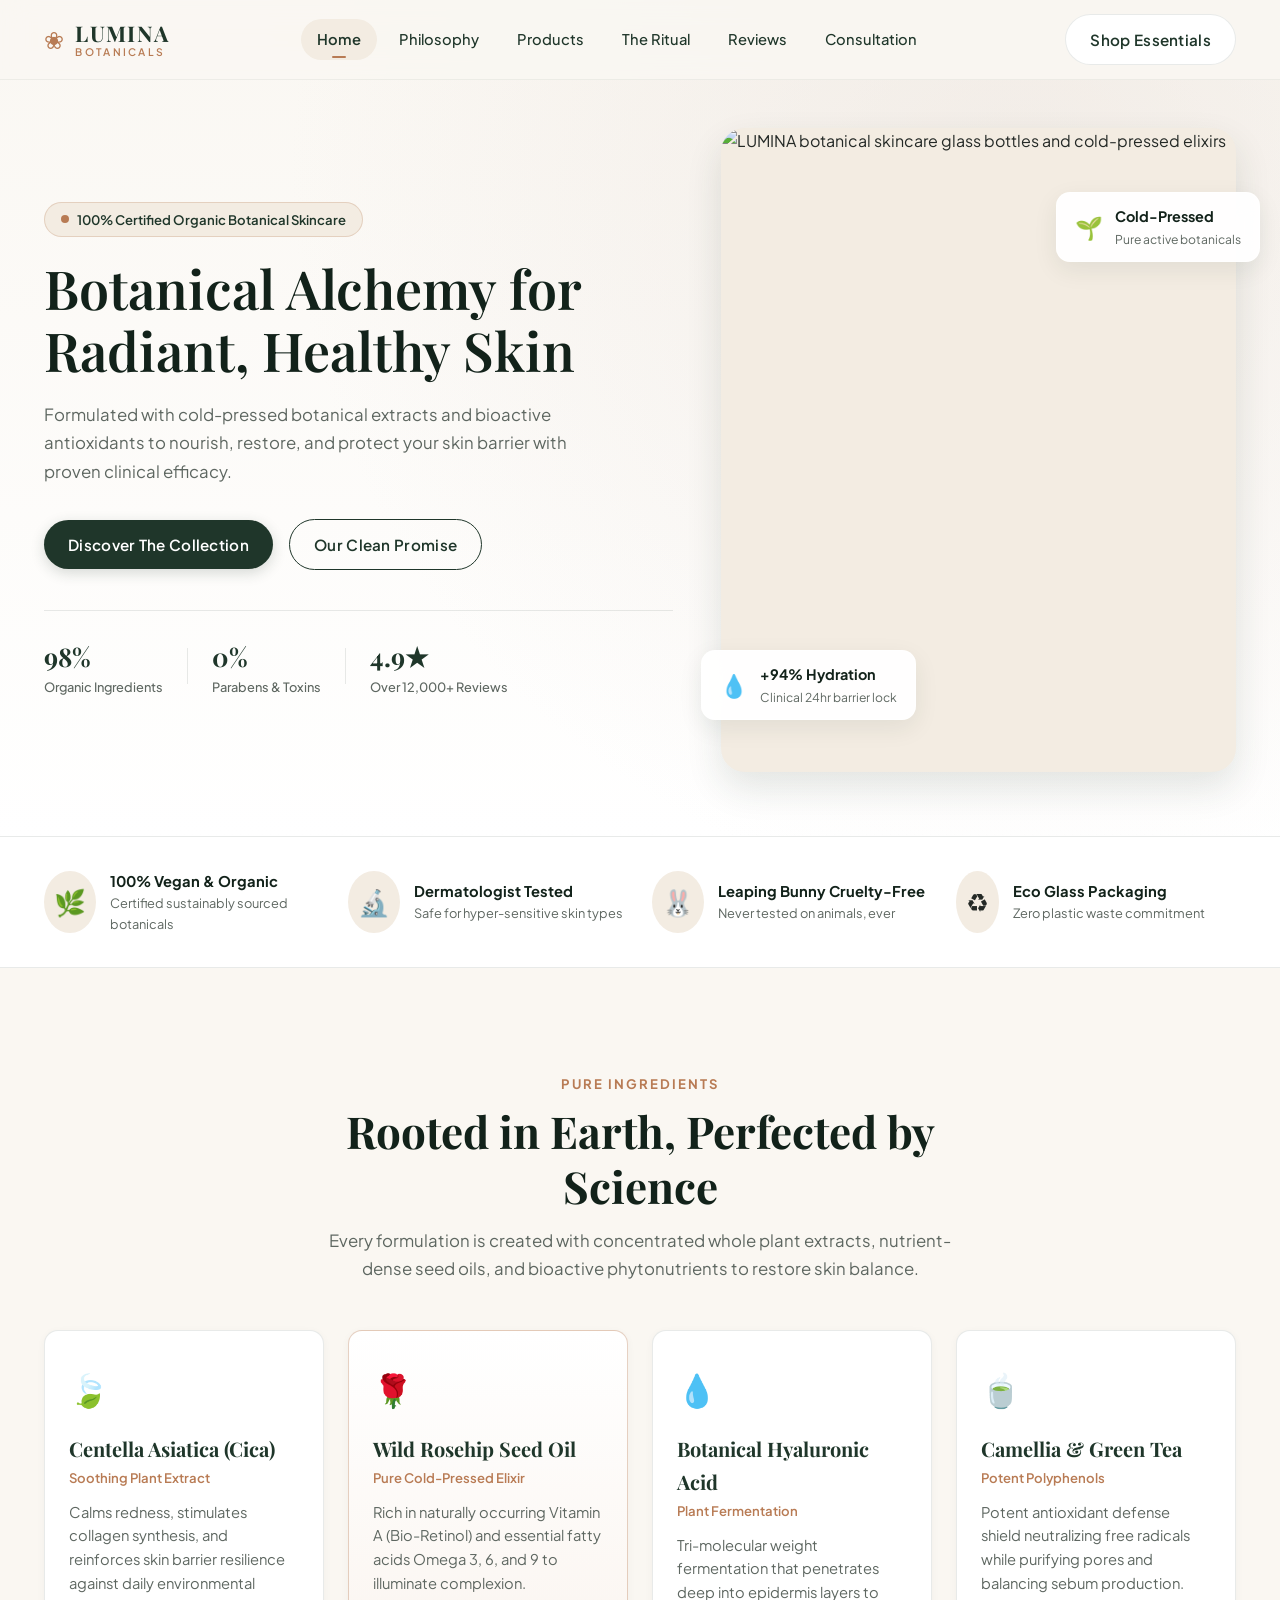
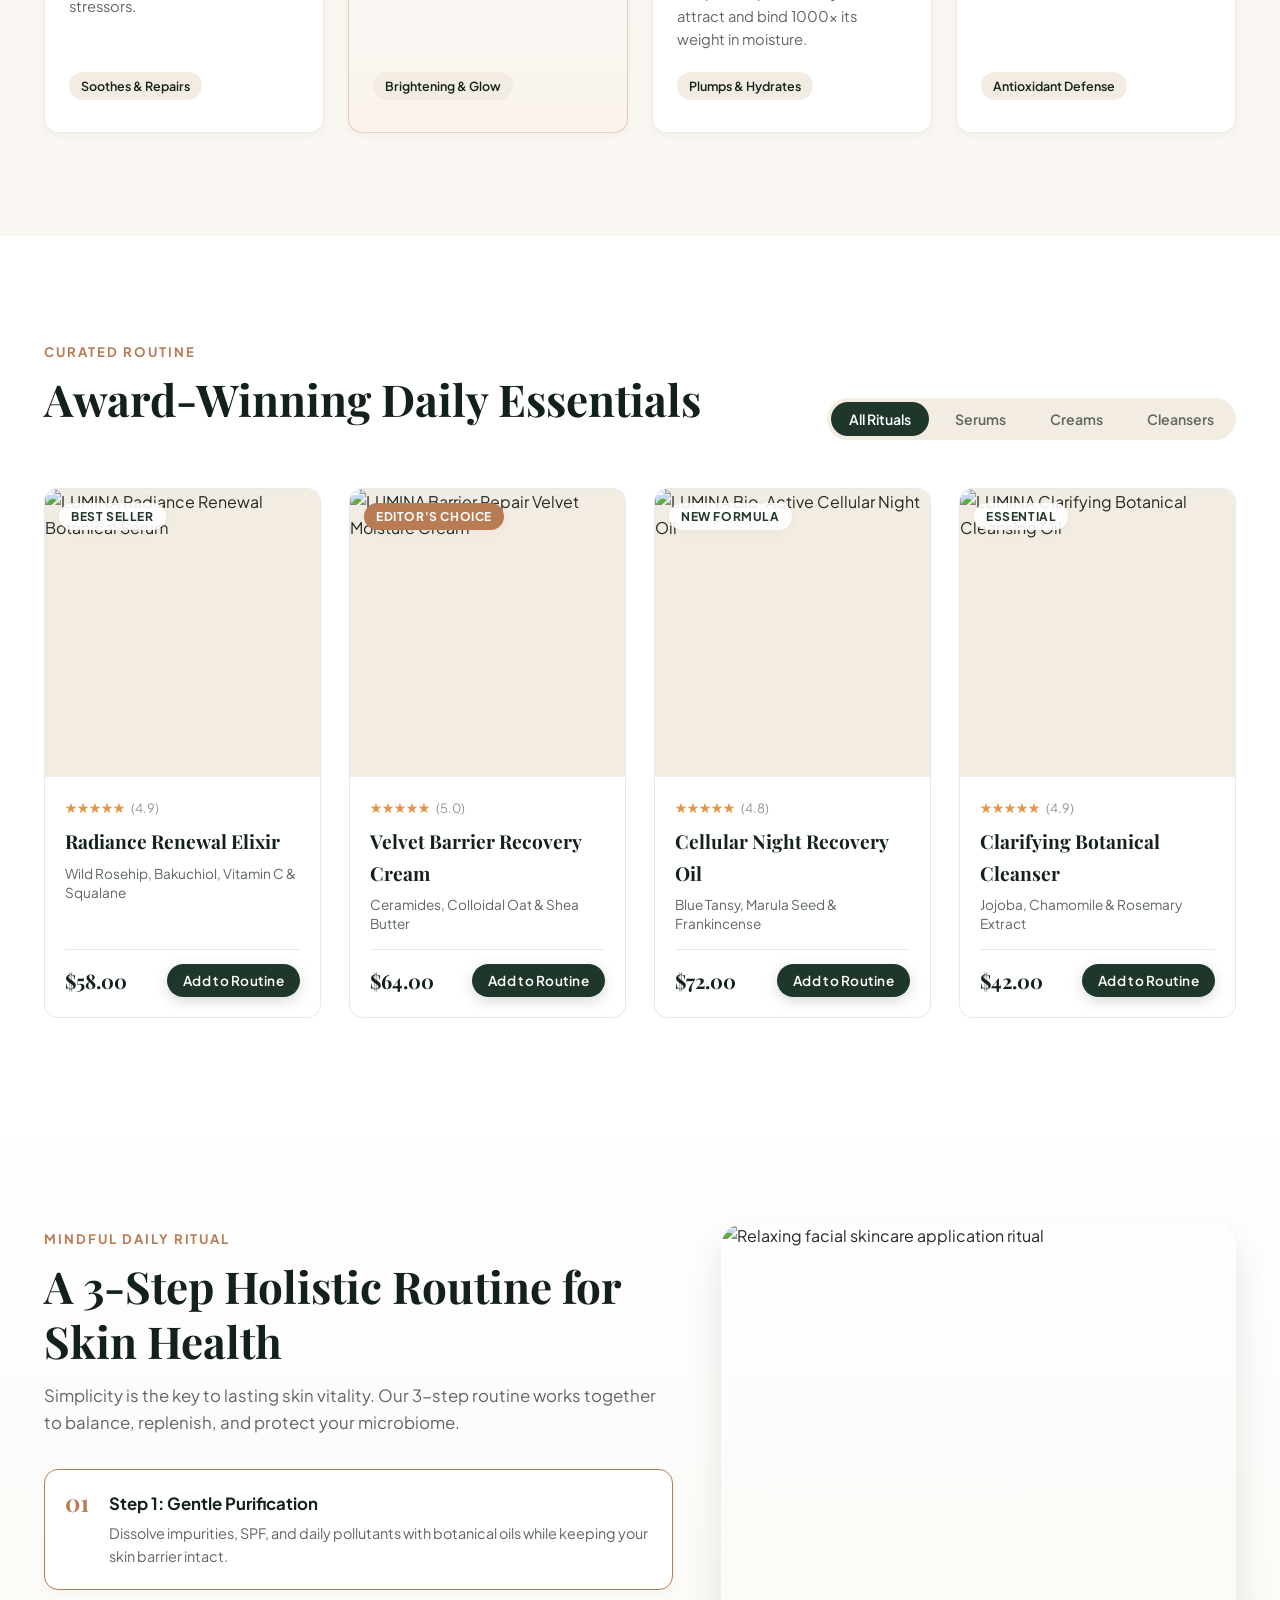
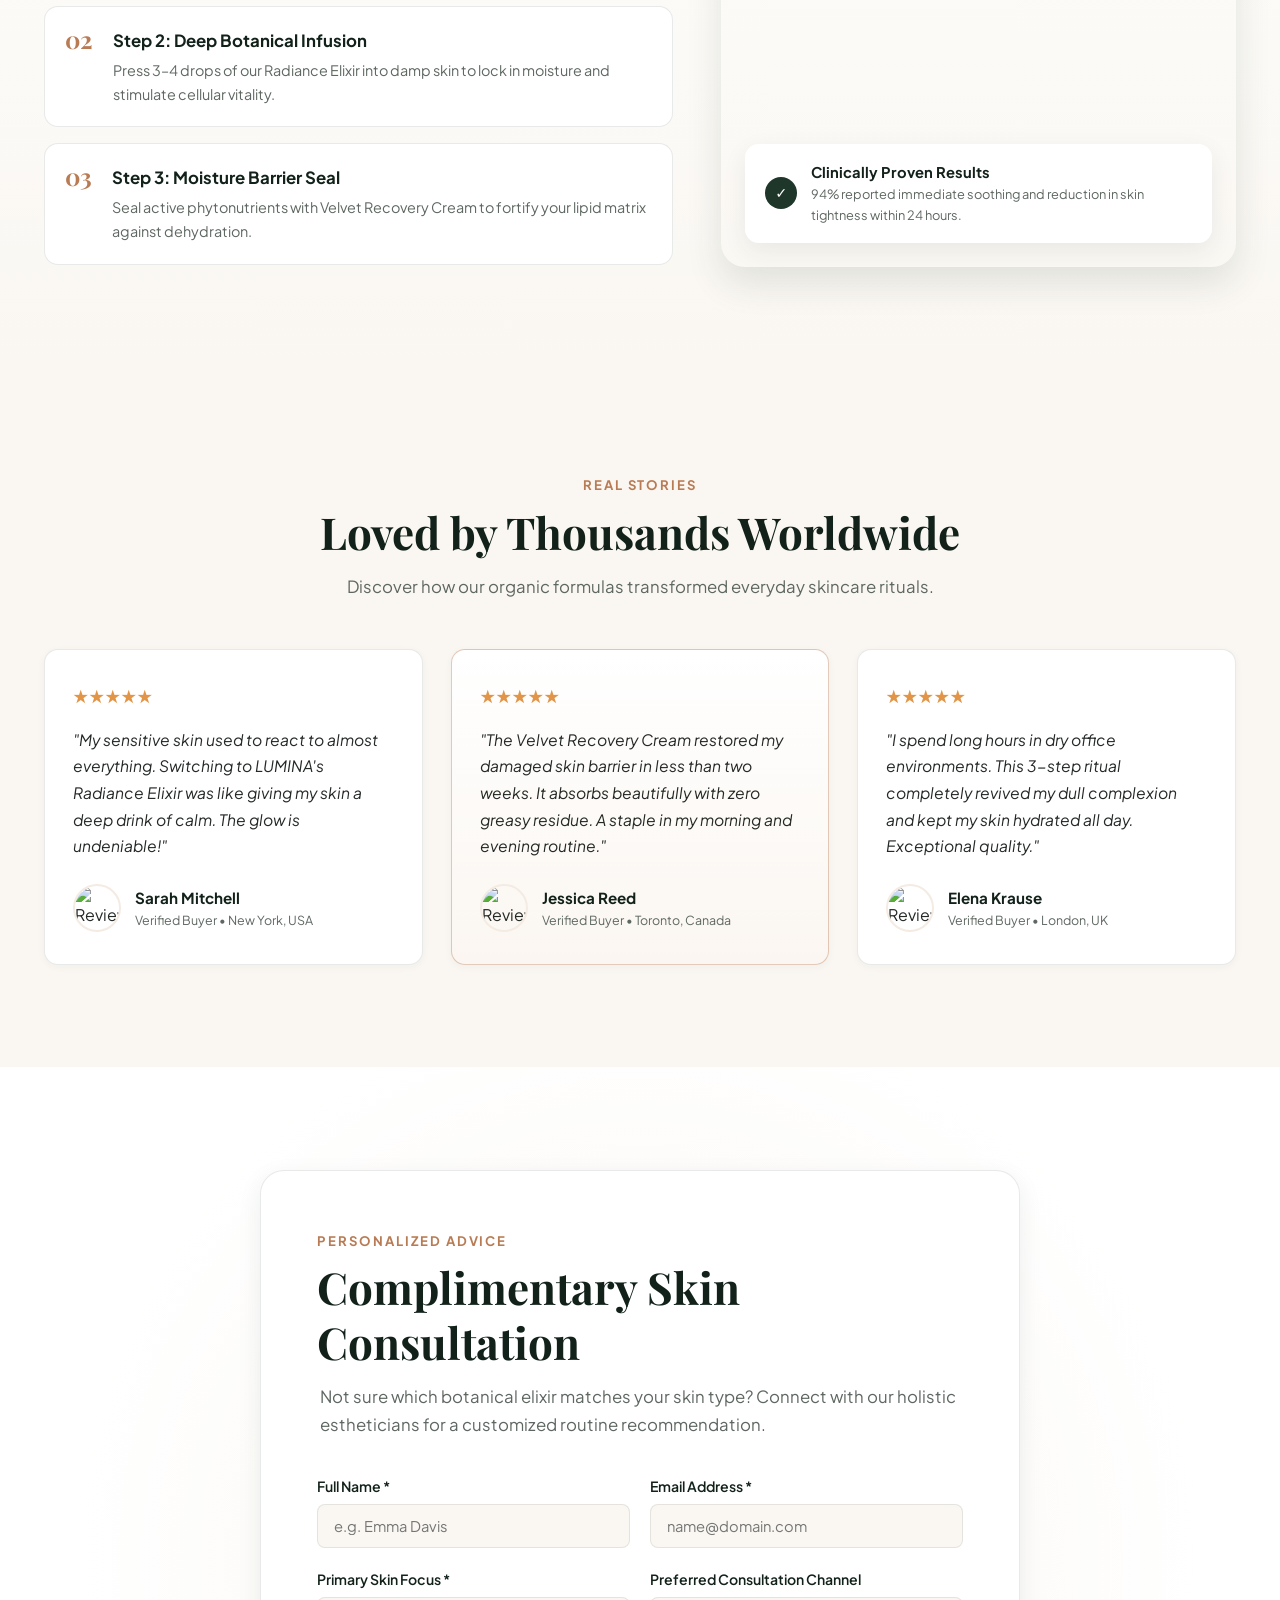
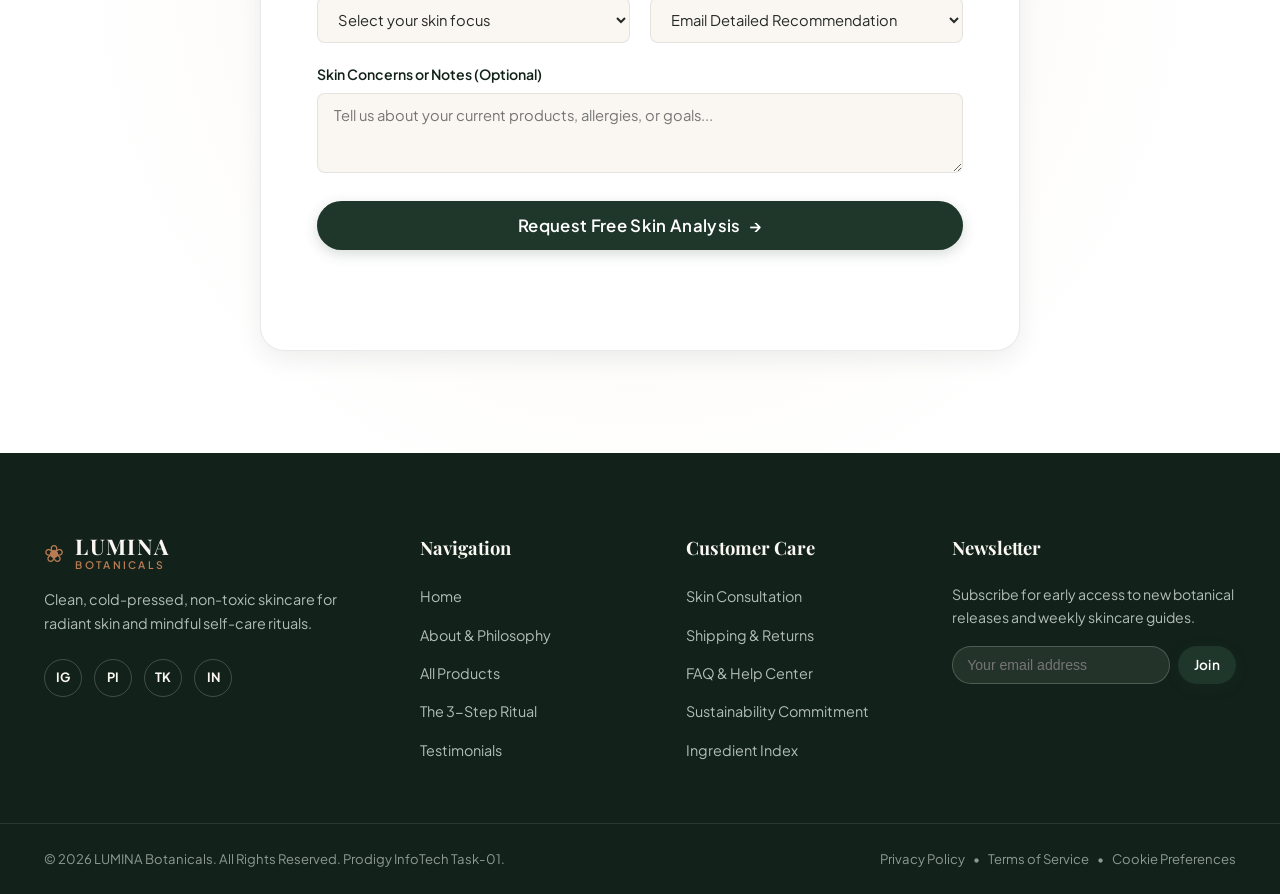
==== commit 5b6f9f30: "feat: enforce fixed navigation across all pages and js-driven scroll and hover color changes" ====
--- a/index.html
+++ b/index.html
@@ -3,55 +3,50 @@
 <head>
   <meta charset="UTF-8">
   <meta name="viewport" content="width=device-width, initial-scale=1.0">
-  <title>LUMINA Botanicals | Organic Luxury Skincare & Rituals</title>
-  <meta name="description" content="Experience clean, cold-pressed botanical skincare crafted for radiant skin. 100% certified organic, vegan, and dermatologist tested.">
+  <title>LUMINA Botanicals | Clean & Organic Skincare</title>
+  <meta name="description" content="Experience clean, cold-pressed botanical skincare crafted for radiant, healthy skin. 100% certified organic, vegan, and dermatologist tested.">
   <link rel="preconnect" href="https://fonts.googleapis.com">
   <link rel="preconnect" href="https://fonts.gstatic.com" crossorigin>
-  <link href="https://fonts.googleapis.com/css2?family=Plus+Jakarta+Sans:wght@300;400;500;600;700&family=Playfair+Display:ital,wght@0,500;0,600;0,700;1,400&family=Noto+Kufi+Arabic:wght@400;600;700&display=swap" rel="stylesheet">
+  <link href="https://fonts.googleapis.com/css2?family=Plus+Jakarta+Sans:wght@300;400;500;600;700&family=Playfair+Display:ital,wght@0,500;0,600;0,700;1,400&display=swap" rel="stylesheet">
   <link rel="stylesheet" href="styles.css">
 </head>
 <body>
 
-  <!-- Top Announcement Bar -->
-  <div class="announcement-bar" role="region" aria-label="Special Offer">
-    <p>🌿 Complimentary Botanical Cleanser on all orders over $75 | <span>توصيل سريع واستشارة مجانية للعناية بالبشرة</span></p>
-  </div>
-
-  <!-- Primary Header & Interactive Navigation -->
-  <header class="site-header" id="header">
+  <!-- FIXED NAVIGATION MENU (Visible on all pages, fixed position at top) -->
+  <header class="site-header" id="header" role="banner">
     <div class="nav-container">
-      <a href="#hero" class="brand-logo" aria-label="LUMINA Botanicals Home">
-        <span class="logo-mark">❀</span>
+      <a href="index.html#hero" class="brand-logo" id="brand-logo" aria-label="LUMINA Botanicals Home">
+        <span class="logo-symbol">❀</span>
         <span class="logo-text">LUMINA <span class="logo-sub">Botanicals</span></span>
       </a>
 
-      <!-- Desktop & Tablet Navigation Menu -->
+      <!-- Desktop Navigation Menu -->
       <nav class="main-nav" id="main-nav" aria-label="Primary Navigation">
         <ul class="nav-list" role="list">
           <li class="nav-item">
-            <a href="#hero" class="nav-link" aria-current="page">Home</a>
+            <a href="index.html#hero" class="nav-link active" data-nav="hero">Home</a>
           </li>
           <li class="nav-item">
-            <a href="#philosophy" class="nav-link">Our Philosophy</a>
+            <a href="index.html#philosophy" class="nav-link" data-nav="philosophy">Philosophy</a>
           </li>
           <li class="nav-item">
-            <a href="#products" class="nav-link">Collection</a>
+            <a href="index.html#products" class="nav-link" data-nav="products">Products</a>
           </li>
           <li class="nav-item">
-            <a href="#ritual" class="nav-link">The Ritual</a>
+            <a href="index.html#ritual" class="nav-link" data-nav="ritual">The Ritual</a>
           </li>
           <li class="nav-item">
-            <a href="#reviews" class="nav-link">Reviews</a>
+            <a href="index.html#reviews" class="nav-link" data-nav="reviews">Reviews</a>
           </li>
           <li class="nav-item">
-            <a href="#contact" class="nav-link">Consultation</a>
+            <a href="index.html#contact" class="nav-link" data-nav="contact">Consultation</a>
           </li>
         </ul>
       </nav>
 
-      <!-- Header Action Buttons -->
+      <!-- Header Action & Mobile Menu Toggle -->
       <div class="header-actions">
-        <a href="#products" class="btn btn-secondary nav-action-btn">Shop Essentials</a>
+        <a href="#products" class="btn btn-nav" id="nav-cta-btn">Shop Essentials</a>
         <button class="mobile-toggle" id="mobile-toggle" aria-expanded="false" aria-controls="mobile-drawer" aria-label="Toggle navigation menu">
           <span class="bar bar-1"></span>
           <span class="bar bar-2"></span>
@@ -60,7 +55,7 @@
       </div>
     </div>
 
-    <!-- Scroll Progress Indicator -->
+    <!-- Scroll Progress Indicator Bar -->
     <div class="scroll-progress-track" aria-hidden="true">
       <div class="scroll-progress-bar" id="scroll-progress"></div>
     </div>
@@ -70,44 +65,44 @@
   <div class="mobile-drawer" id="mobile-drawer" aria-hidden="true">
     <div class="drawer-header">
       <div class="brand-logo">
-        <span class="logo-mark">❀</span>
+        <span class="logo-symbol">❀</span>
         <span class="logo-text">LUMINA</span>
       </div>
       <button class="drawer-close" id="drawer-close" aria-label="Close menu">&times;</button>
     </div>
-    <nav class="drawer-nav" aria-label="Mobile Navigation">
+    <nav class="drawer-nav" aria-label="Mobile Navigation Links">
       <ul class="drawer-nav-list" role="list">
-        <li><a href="#hero" class="drawer-nav-link">Home <span class="arabic-sub">الرئيسية</span></a></li>
-        <li><a href="#philosophy" class="drawer-nav-link">Philosophy <span class="arabic-sub">فلسفتنا الطبيعية</span></a></li>
-        <li><a href="#products" class="drawer-nav-link">Collection <span class="arabic-sub">مجموعتنا</span></a></li>
-        <li><a href="#ritual" class="drawer-nav-link">The Ritual <span class="arabic-sub">روتين العناية</span></a></li>
-        <li><a href="#reviews" class="drawer-nav-link">Reviews <span class="arabic-sub">آراء العملاء</span></a></li>
-        <li><a href="#contact" class="drawer-nav-link">Consultation <span class="arabic-sub">استشارة مجانية</span></a></li>
+        <li><a href="index.html#hero" class="drawer-nav-link active">Home</a></li>
+        <li><a href="index.html#philosophy" class="drawer-nav-link">Philosophy</a></li>
+        <li><a href="index.html#products" class="drawer-nav-link">Products</a></li>
+        <li><a href="index.html#ritual" class="drawer-nav-link">The Ritual</a></li>
+        <li><a href="index.html#reviews" class="drawer-nav-link">Reviews</a></li>
+        <li><a href="index.html#contact" class="drawer-nav-link">Consultation</a></li>
       </ul>
       <div class="drawer-footer">
-        <a href="#products" class="btn btn-primary btn-block">Explore Organic Collection</a>
+        <a href="index.html#products" class="btn btn-primary btn-block">Shop All Essentials</a>
         <p class="drawer-note">100% Clean • Cruelty-Free • Dermatologist Approved</p>
       </div>
     </nav>
   </div>
   <div class="drawer-backdrop" id="drawer-backdrop" aria-hidden="true"></div>
 
+  <!-- MAIN LANDING PAGE CONTENT -->
   <main id="main-content">
 
     <!-- 1. HERO SECTION -->
     <section class="section hero-section" id="hero">
-      <div class="hero-bg-overlay"></div>
       <div class="container hero-container">
         <div class="hero-content">
           <div class="badge-pill">
             <span class="badge-dot"></span>
-            <span>100% Certified Organic Botanical Skincare | عناية طبيعية نقية</span>
+            <span>100% Certified Organic Botanical Skincare</span>
           </div>
           <h1 class="hero-title">
-            Botanical Alchemy for Your Skin’s Natural Radiance
+            Botanical Alchemy for Radiant, Healthy Skin
           </h1>
           <p class="hero-description">
-            Harnessing cold-pressed wild botanicals and bio-active antioxidants to restore, nourish, and deeply hydrate your skin barrier — without compromises.
+            Formulated with cold-pressed botanical extracts and bioactive antioxidants to nourish, restore, and protect your skin barrier with proven clinical efficacy.
           </p>
           <div class="hero-cta-group">
             <a href="#products" class="btn btn-primary">Discover The Collection</a>
@@ -194,14 +189,14 @@
       </div>
     </section>
 
-    <!-- 2. PHILOSOPHY SECTION -->
+    <!-- 2. PHILOSOPHY & INGREDIENTS SECTION -->
     <section class="section philosophy-section" id="philosophy">
       <div class="container">
         <div class="section-header text-center">
-          <span class="section-tag">Pure Ingredients • مكونات نقية</span>
+          <span class="section-tag">Pure Ingredients</span>
           <h2 class="section-title">Rooted in Earth, Perfected by Science</h2>
           <p class="section-subtitle">
-            We believe healthy skin starts with clean nourishment. Every formulation is crafted using concentrated plant extracts, nutrient-dense seed oils, and bioactive phytonutrients.
+            Every formulation is created with concentrated whole plant extracts, nutrient-dense seed oils, and bioactive phytonutrients to restore skin balance.
           </p>
         </div>
 
@@ -209,15 +204,15 @@
           <div class="ingredient-card">
             <div class="card-icon">🍃</div>
             <h3>Centella Asiatica (Cica)</h3>
-            <p class="ingredient-ar">مستخلص سيكا المهدئ</p>
+            <span class="ingredient-subtitle">Soothing Plant Extract</span>
             <p class="card-desc">Calms redness, stimulates collagen synthesis, and reinforces skin barrier resilience against daily environmental stressors.</p>
             <span class="ingredient-pill">Soothes & Repairs</span>
           </div>
 
           <div class="ingredient-card highlight-card">
             <div class="card-icon">🌹</div>
-            <h3>Wild Rosehip Seed Elixir</h3>
-            <p class="ingredient-ar">زيت ثمار الورد البري النقي</p>
+            <h3>Wild Rosehip Seed Oil</h3>
+            <span class="ingredient-subtitle">Pure Cold-Pressed Elixir</span>
             <p class="card-desc">Rich in naturally occurring Vitamin A (Bio-Retinol) and essential fatty acids Omega 3, 6, and 9 to illuminate complexion.</p>
             <span class="ingredient-pill">Brightening & Glow</span>
           </div>
@@ -225,15 +220,15 @@
           <div class="ingredient-card">
             <div class="card-icon">💧</div>
             <h3>Botanical Hyaluronic Acid</h3>
-            <p class="ingredient-ar">حمض الهيالورونيك النباتي</p>
+            <span class="ingredient-subtitle">Plant Fermentation</span>
             <p class="card-desc">Tri-molecular weight fermentation that penetrates deep into epidermis layers to attract and bind 1000x its weight in moisture.</p>
             <span class="ingredient-pill">Plumps & Hydrates</span>
           </div>
 
           <div class="ingredient-card">
             <div class="card-icon">🍵</div>
-            <h3>Japanese Camellia & Green Tea</h3>
-            <p class="ingredient-ar">الشاي الأخضر والكاميليا</p>
+            <h3>Camellia & Green Tea</h3>
+            <span class="ingredient-subtitle">Potent Polyphenols</span>
             <p class="card-desc">Potent antioxidant defense shield neutralizing free radicals while purifying pores and balancing sebum production.</p>
             <span class="ingredient-pill">Antioxidant Defense</span>
           </div>
@@ -241,12 +236,12 @@
       </div>
     </section>
 
-    <!-- 3. PRODUCTS COLLECTION -->
+    <!-- 3. PRODUCTS COLLECTION SECTION -->
     <section class="section products-section" id="products">
       <div class="container">
         <div class="section-header flex-header">
           <div>
-            <span class="section-tag">Curated Routine • مجموعتنا المختارة</span>
+            <span class="section-tag">Curated Routine</span>
             <h2 class="section-title">Award-Winning Daily Essentials</h2>
           </div>
           <div class="filter-controls" role="group" aria-label="Product categories">
@@ -271,7 +266,6 @@
             <div class="product-info">
               <div class="product-rating">★★★★★ <span>(4.9)</span></div>
               <h3 class="product-name">Radiance Renewal Elixir</h3>
-              <p class="product-arabic">سيروم تجديد الإشراقة والنضارة</p>
               <p class="product-benefits">Wild Rosehip, Bakuchiol, Vitamin C & Squalane</p>
               <div class="product-pricing">
                 <span class="price">$58.00</span>
@@ -292,7 +286,6 @@
             <div class="product-info">
               <div class="product-rating">★★★★★ <span>(5.0)</span></div>
               <h3 class="product-name">Velvet Barrier Recovery Cream</h3>
-              <p class="product-arabic">كريم ترميم حاجز البشرة المخملي</p>
               <p class="product-benefits">Ceramides, Colloidal Oat & Shea Butter</p>
               <div class="product-pricing">
                 <span class="price">$64.00</span>
@@ -313,7 +306,6 @@
             <div class="product-info">
               <div class="product-rating">★★★★★ <span>(4.8)</span></div>
               <h3 class="product-name">Cellular Night Recovery Oil</h3>
-              <p class="product-arabic">زيت ليلي مكثف لتجديد الخلايا</p>
               <p class="product-benefits">Blue Tansy, Marula Seed & Frankincense</p>
               <div class="product-pricing">
                 <span class="price">$72.00</span>
@@ -334,7 +326,6 @@
             <div class="product-info">
               <div class="product-rating">★★★★★ <span>(4.9)</span></div>
               <h3 class="product-name">Clarifying Botanical Cleanser</h3>
-              <p class="product-arabic">زيت منظف نباتي مهدئ للبشرة</p>
               <p class="product-benefits">Jojoba, Chamomile & Rosemary Extract</p>
               <div class="product-pricing">
                 <span class="price">$42.00</span>
@@ -347,38 +338,38 @@
       </div>
     </section>
 
-    <!-- 4. RITUAL / STEP-BY-STEP ROUTINE -->
+    <!-- 4. THE RITUAL SECTION -->
     <section class="section ritual-section" id="ritual">
       <div class="container">
         <div class="ritual-layout">
           <div class="ritual-content">
-            <span class="section-tag">Mindful Daily Ritual • طقس العناية اليومي</span>
-            <h2 class="section-title">A 3-Step Holistic Ritual for Healthy Skin</h2>
+            <span class="section-tag">Mindful Daily Ritual</span>
+            <h2 class="section-title">A 3-Step Holistic Routine for Skin Health</h2>
             <p class="section-subtitle">
-              Simplicity is the ultimate sophistication. Our minimalist 3-step routine works synergistically to balance, replenish, and protect your microbiome.
+              Simplicity is the key to lasting skin vitality. Our 3-step routine works together to balance, replenish, and protect your microbiome.
             </p>
 
             <div class="ritual-steps">
               <div class="ritual-step-item active" data-step="1">
                 <div class="step-number">01</div>
                 <div class="step-text">
-                  <h3>Step 1: Gentle Purification (تنظيف نقي)</h3>
-                  <p>Melt away SPF, impurities, and daily pollutants with nutrient oils that leave your acid mantle intact.</p>
+                  <h3>Step 1: Gentle Purification</h3>
+                  <p>Dissolve impurities, SPF, and daily pollutants with botanical oils while keeping your skin barrier intact.</p>
                 </div>
               </div>
 
               <div class="ritual-step-item" data-step="2">
                 <div class="step-number">02</div>
                 <div class="step-text">
-                  <h3>Step 2: Deep Botanical Infusion (تغذية عميقة)</h3>
-                  <p>Press 3–4 drops of our Radiance Elixir into damp skin to lock in moisture and stimulate cellular repair.</p>
+                  <h3>Step 2: Deep Botanical Infusion</h3>
+                  <p>Press 3–4 drops of our Radiance Elixir into damp skin to lock in moisture and stimulate cellular vitality.</p>
                 </div>
               </div>
 
               <div class="ritual-step-item" data-step="3">
                 <div class="step-number">03</div>
                 <div class="step-text">
-                  <h3>Step 3: Moisture Barrier Seal (حماية وحبس الرطوبة)</h3>
+                  <h3>Step 3: Moisture Barrier Seal</h3>
                   <p>Seal active phytonutrients with Velvet Recovery Cream to fortify your lipid matrix against dehydration.</p>
                 </div>
               </div>
@@ -394,7 +385,7 @@
                 <span class="check-icon">✓</span>
                 <div>
                   <strong>Clinically Proven Results</strong>
-                  <p>94% felt instant calm & reduction in tightness within 24 hours.</p>
+                  <p>94% reported immediate soothing and reduction in skin tightness within 24 hours.</p>
                 </div>
               </div>
             </div>
@@ -403,53 +394,53 @@
       </div>
     </section>
 
-    <!-- 5. REVIEWS & COMMUNITY -->
+    <!-- 5. REVIEWS SECTION -->
     <section class="section reviews-section" id="reviews">
       <div class="container">
         <div class="section-header text-center">
-          <span class="section-tag">Real Stories • تجارب موثوقة</span>
+          <span class="section-tag">Real Stories</span>
           <h2 class="section-title">Loved by Thousands Worldwide</h2>
-          <p class="section-subtitle">Read how our gentle botanical formulas transformed everyday skin rituals.</p>
+          <p class="section-subtitle">Discover how our organic formulas transformed everyday skincare rituals.</p>
         </div>
 
         <div class="reviews-grid">
           <article class="review-card">
             <div class="review-stars">★★★★★</div>
-            <p class="review-quote">"My sensitive skin used to flare up at everything. Switching to LUMINA's Radiance Elixir was like giving my skin a deep drink of calm. The glow is real!"</p>
+            <p class="review-quote">"My sensitive skin used to react to almost everything. Switching to LUMINA's Radiance Elixir was like giving my skin a deep drink of calm. The glow is undeniable!"</p>
             <div class="reviewer-meta">
               <div class="reviewer-avatar">
                 <img src="https://images.unsplash.com/photo-1515377905703-c4788e51af15?auto=format&fit=crop&w=200&q=80" alt="Reviewer Sarah M." loading="lazy">
               </div>
               <div>
-                <h4 class="reviewer-name">Sarah M.</h4>
-                <p class="reviewer-location">Verified Buyer • Dubai, UAE</p>
+                <h4 class="reviewer-name">Sarah Mitchell</h4>
+                <p class="reviewer-location">Verified Buyer • New York, USA</p>
               </div>
             </div>
           </article>
 
           <article class="review-card highlight-review">
             <div class="review-stars">★★★★★</div>
-            <p class="review-quote">"أفضل منتجات طبيعية استخدمتها على الإطلاق! الكريم المخملي أعاد لبشرتي نضارتها بدون أي لمعان دهني مزعج. أنصح به بشدة لأصحاب البشرة الحساسة والجافة."</p>
+            <p class="review-quote">"The Velvet Recovery Cream restored my damaged skin barrier in less than two weeks. It absorbs beautifully with zero greasy residue. A staple in my morning and evening routine."</p>
             <div class="reviewer-meta">
               <div class="reviewer-avatar">
-                <img src="https://images.unsplash.com/photo-1535585209827-a15fcdbc4c2d?auto=format&fit=crop&w=200&q=80" alt="Reviewer Nour A." loading="lazy">
+                <img src="https://images.unsplash.com/photo-1535585209827-a15fcdbc4c2d?auto=format&fit=crop&w=200&q=80" alt="Reviewer Jessica R." loading="lazy">
               </div>
               <div>
-                <h4 class="reviewer-name">نور عبد الرحمن</h4>
-                <p class="reviewer-location">مشترية معتمدة • Riyadh, KSA</p>
+                <h4 class="reviewer-name">Jessica Reed</h4>
+                <p class="reviewer-location">Verified Buyer • Toronto, Canada</p>
               </div>
             </div>
           </article>
 
           <article class="review-card">
             <div class="review-stars">★★★★★</div>
-            <p class="review-quote">"I work long hours in front of screens and air-conditioned offices. This 3-step routine has completely rescued my dull complexion. Worth every single penny."</p>
+            <p class="review-quote">"I spend long hours in dry office environments. This 3-step ritual completely revived my dull complexion and kept my skin hydrated all day. Exceptional quality."</p>
             <div class="reviewer-meta">
               <div class="reviewer-avatar">
-                <img src="https://images.unsplash.com/photo-1522337360788-8b13dee7a37e?auto=format&fit=crop&w=200&q=80" alt="Reviewer Elena K." loading="lazy">
+                <img src="https://images.unsplash.com/photo-1522337360788-8b13dee7a37e?auto=format&fit=crop&w=200&q=80" alt="Reviewer Elena Krause" loading="lazy">
               </div>
               <div>
-                <h4 class="reviewer-name">Elena K.</h4>
+                <h4 class="reviewer-name">Elena Krause</h4>
                 <p class="reviewer-location">Verified Buyer • London, UK</p>
               </div>
             </div>
@@ -458,15 +449,15 @@
       </div>
     </section>
 
-    <!-- 6. CONTACT & CONSULTATION FORM -->
+    <!-- 6. CONTACT & CONSULTATION SECTION -->
     <section class="section contact-section" id="contact">
       <div class="container">
         <div class="contact-box">
           <div class="contact-header text-center">
-            <span class="section-tag">Personalized Routine • استشارة خاصة</span>
+            <span class="section-tag">Personalized Advice</span>
             <h2 class="section-title">Complimentary Skin Consultation</h2>
             <p class="section-subtitle">
-              Not sure which botanical elixir matches your skin type? Connect with our holistic estheticians for a customized ritual recommendation.
+              Not sure which botanical elixir matches your skin type? Connect with our holistic estheticians for a customized routine recommendation.
             </p>
           </div>
 
@@ -474,8 +465,8 @@
             <div class="form-row">
               <div class="form-group">
                 <label for="user-name">Full Name *</label>
-                <input type="text" id="user-name" name="name" placeholder="e.g. Layla Al-Mansour" required>
-                <span class="field-error" id="name-error">Please enter your name</span>
+                <input type="text" id="user-name" name="name" placeholder="e.g. Emma Davis" required>
+                <span class="field-error" id="name-error">Please enter your full name</span>
               </div>
               <div class="form-group">
                 <label for="user-email">Email Address *</label>
@@ -489,27 +480,27 @@
                 <label for="skin-type">Primary Skin Focus *</label>
                 <select id="skin-type" name="skinType" required>
                   <option value="" disabled selected>Select your skin focus</option>
-                  <option value="dry">Dryness & Dehydration (جفاف وفقدان الرطوبة)</option>
-                  <option value="sensitive">Redness & Sensitivity (احمرار وحساسية)</option>
-                  <option value="dull">Dullness & Uneven Tone (بهتان وتفاوت اللون)</option>
-                  <option value="aging">Fine Lines & Elasticity (مقاومة علامات التقدم)</option>
-                  <option value="blemish">Blemishes & Oil Imbalance (حب الشباب والتوازن)</option>
+                  <option value="dry">Dryness & Dehydration</option>
+                  <option value="sensitive">Redness & Sensitivity</option>
+                  <option value="dull">Dullness & Uneven Tone</option>
+                  <option value="aging">Fine Lines & Elasticity</option>
+                  <option value="blemish">Blemishes & Oil Imbalance</option>
                 </select>
                 <span class="field-error" id="skin-error">Please select your skin focus</span>
               </div>
               <div class="form-group">
-                <label for="preferred-time">Preferred Contact Channel</label>
-                <select id="preferred-time" name="contactChannel">
-                  <option value="email">Email Detailed Guide</option>
-                  <option value="whatsapp">WhatsApp Skin Advisor</option>
-                  <option value="virtual">15-Min Virtual Video Call</option>
+                <label for="preferred-channel">Preferred Consultation Channel</label>
+                <select id="preferred-channel" name="preferredChannel">
+                  <option value="email">Email Detailed Recommendation</option>
+                  <option value="chat">Live Chat Session</option>
+                  <option value="video">15-Minute Virtual Consultation</option>
                 </select>
               </div>
             </div>
 
             <div class="form-group">
-              <label for="user-message">Notes or Skin Concerns (Optional)</label>
-              <textarea id="user-message" name="message" rows="3" placeholder="Tell us about your current routine, allergies, or goals..."></textarea>
+              <label for="user-message">Skin Concerns or Notes (Optional)</label>
+              <textarea id="user-message" name="message" rows="3" placeholder="Tell us about your current products, allergies, or goals..."></textarea>
             </div>
 
             <button type="submit" class="btn btn-primary btn-block submit-btn">
@@ -529,13 +520,12 @@
     <div class="container footer-container">
       <div class="footer-brand">
         <a href="#hero" class="brand-logo footer-logo">
-          <span class="logo-mark">❀</span>
+          <span class="logo-symbol">❀</span>
           <span class="logo-text">LUMINA <span class="logo-sub">Botanicals</span></span>
         </a>
         <p class="footer-tagline">
           Clean, cold-pressed, non-toxic skincare for radiant skin and mindful self-care rituals.
         </p>
-        <p class="arabic-tagline">جمال طبيعي مستدام مستوحى من نقاء الأرض.</p>
         <div class="social-links" aria-label="Social media links">
           <a href="#" class="social-icon" aria-label="Instagram">IG</a>
           <a href="#" class="social-icon" aria-label="Pinterest">PI</a>
@@ -547,28 +537,28 @@
       <div class="footer-col">
         <h4>Navigation</h4>
         <ul>
-          <li><a href="#hero">Home</a></li>
-          <li><a href="#philosophy">Our Ingredients</a></li>
-          <li><a href="#products">Botanical Collection</a></li>
-          <li><a href="#ritual">The 3-Step Ritual</a></li>
-          <li><a href="#reviews">Testimonials</a></li>
+          <li><a href="index.html#hero">Home</a></li>
+          <li><a href="about.html">About & Philosophy</a></li>
+          <li><a href="products.html">All Products</a></li>
+          <li><a href="index.html#ritual">The 3-Step Ritual</a></li>
+          <li><a href="index.html#reviews">Testimonials</a></li>
         </ul>
       </div>
 
       <div class="footer-col">
         <h4>Customer Care</h4>
         <ul>
-          <li><a href="#contact">Skin Consultation</a></li>
+          <li><a href="contact.html">Skin Consultation</a></li>
           <li><a href="#">Shipping & Returns</a></li>
           <li><a href="#">FAQ & Help Center</a></li>
-          <li><a href="#">Sustainability Report</a></li>
-          <li><a href="#">Ingredient Glossary</a></li>
+          <li><a href="#">Sustainability Commitment</a></li>
+          <li><a href="#">Ingredient Index</a></li>
         </ul>
       </div>
 
       <div class="footer-col newsletter-col">
-        <h4>Join Our Inner Circle</h4>
-        <p>Subscribe for early product launches, secret sales, and seasonal skincare wellness tips.</p>
+        <h4>Newsletter</h4>
+        <p>Subscribe for early access to new botanical releases and weekly skincare guides.</p>
         <form class="mini-newsletter" onsubmit="event.preventDefault(); alert('Thank you for subscribing to Lumina Botanicals!');">
           <input type="email" placeholder="Your email address" aria-label="Your email" required>
           <button type="submit" class="btn btn-primary btn-small">Join</button>
@@ -584,13 +574,13 @@
           <span class="dot">•</span>
           <a href="#">Terms of Service</a>
           <span class="dot">•</span>
-          <a href="#">Security</a>
+          <a href="#">Cookie Preferences</a>
         </div>
       </div>
     </div>
   </footer>
 
-  <!-- Notification Toast -->
+  <!-- Toast Notification -->
   <div class="toast-notification" id="toast" role="status" aria-live="polite">
     <span class="toast-icon">✨</span>
     <span class="toast-message" id="toast-message">Added to your routine!</span>
--- a/styles.css
+++ b/styles.css
@@ -1,48 +1,63 @@
 /* ==========================================================================
-   LUMINA BOTANICALS - LUXURY CLEAN & ORGANIC SKINCARE
+   LUMINA BOTANICALS - CLEAN & ORGANIC SKINCARE
    Responsive Landing Page & Interactive Navigation (Prodigy InfoTech Task-01)
    ========================================================================== */
 
 /* --------------------------------------------------------------------------
-   1. CSS Reset & Variables (Design Tokens)
+   1. Design Tokens & CSS Reset
    -------------------------------------------------------------------------- */
 :root {
-  /* Color Palette - Organic & Earth Luxury */
-  --color-primary: #1F362A;       /* Deep Forest Sage */
-  --color-primary-dark: #14241C;  /* Dark Spruce */
-  --color-primary-light: #345846; /* Muted Leaf */
-  --color-accent: #B87B54;        /* Warm Terracotta / Sandalwood */
-  --color-accent-hover: #9E643E;  /* Deep Terracotta */
-  --color-accent-soft: #F4EBE3;   /* Soft Rose / Cream */
+  /* Brand Colors - Organic Earth & Botanical Luxury */
+  --color-primary: #1F362A;         /* Deep Forest Sage */
+  --color-primary-dark: #12221A;    /* Dark Pine */
+  --color-primary-light: #2E513F;   /* Muted Leaf */
   
-  --color-bg: #FAF7F2;            /* Organic Porcelain Background */
-  --color-surface: #FFFFFF;       /* Crisp White Card Surface */
-  --color-surface-tint: #F3ECE2;  /* Warm Sand Tint */
+  --color-accent: #B87B54;          /* Warm Terracotta Sandalwood */
+  --color-accent-hover: #9E643E;    /* Deep Terracotta */
+  --color-accent-soft: #F4EBE3;     /* Soft Rose / Cream */
   
-  --color-text-main: #242926;     /* Deep Charcoal */
-  --color-text-muted: #5E6761;    /* Muted Slate / Sage Gray */
-  --color-text-light: #8E9892;    /* Soft Subtitle Gray */
-  --color-border: rgba(31, 54, 42, 0.1); /* Gentle Border */
+  --color-bg: #FAF7F2;              /* Clean Porcelain Cream */
+  --color-surface: #FFFFFF;         /* Pure Card White */
+  --color-surface-tint: #F3ECE2;    /* Warm Sand Tint */
+  
+  --color-text-main: #242926;       /* Deep Charcoal */
+  --color-text-muted: #5E6761;      /* Slate Gray */
+  --color-text-light: #8E9892;      /* Subtitle Gray */
+  
+  --color-border: rgba(31, 54, 42, 0.1);
   --color-border-hover: rgba(31, 54, 42, 0.25);
   
+  /* Initial Navigation Colors (Top of Page) */
+  --nav-bg-initial: rgba(250, 247, 242, 0.85);
+  --nav-text-initial: #1F362A;
+  
+  /* Scrolled Navigation Colors (Active on Scroll) */
+  --nav-bg-scrolled: #FFFFFF;
+  --nav-text-scrolled: #12221A;
+  --nav-border-scrolled: rgba(31, 54, 42, 0.12);
+
+  /* Hover Interactive Colors (Managed via CSS & JavaScript) */
+  --nav-hover-bg: #1F362A;
+  --nav-hover-text: #FFFFFF;
+
   /* Typography */
   --font-heading: 'Playfair Display', Georgia, serif;
   --font-body: 'Plus Jakarta Sans', system-ui, -apple-system, sans-serif;
-  --font-arabic: 'Noto Kufi Arabic', system-ui, sans-serif;
   
-  /* Layout & Elevations */
-  --header-height: 84px;
-  --header-height-scrolled: 68px;
+  /* Layout Dimensions */
+  --header-height: 80px;
+  --header-height-scrolled: 66px;
   --container-max: 1240px;
   --radius-sm: 8px;
   --radius-md: 14px;
   --radius-lg: 24px;
   --radius-full: 9999px;
   
+  /* Shadows */
   --shadow-sm: 0 2px 8px rgba(31, 54, 42, 0.04);
   --shadow-md: 0 8px 24px rgba(31, 54, 42, 0.08);
   --shadow-lg: 0 16px 36px rgba(31, 54, 42, 0.12);
-  --shadow-nav: 0 6px 20px rgba(20, 36, 28, 0.06);
+  --shadow-nav: 0 4px 20px rgba(20, 36, 28, 0.08);
 
   /* Transitions */
   --transition-fast: 0.2s cubic-bezier(0.25, 0.46, 0.45, 0.94);
@@ -82,7 +97,7 @@
 a {
   color: inherit;
   text-decoration: none;
-  transition: color var(--transition-fast);
+  transition: all var(--transition-fast);
 }
 
 button {
@@ -94,54 +109,35 @@
 }
 
 /* --------------------------------------------------------------------------
-   2. Top Announcement Bar
-   -------------------------------------------------------------------------- */
-.announcement-bar {
-  background-color: var(--color-primary-dark);
-  color: #EDE8DE;
-  font-size: 0.85rem;
-  padding: 8px 16px;
-  text-align: center;
-  font-weight: 500;
-  letter-spacing: 0.02em;
-}
-
-.announcement-bar span {
-  font-family: var(--font-arabic);
-  font-size: 0.82rem;
-  opacity: 0.9;
-  margin-left: 6px;
-}
-
-/* --------------------------------------------------------------------------
-   3. Header & Interactive Navigation (Core Task Requirement)
+   2. FIXED NAVIGATION MENU (Visible on All Pages - Core Task Role)
    -------------------------------------------------------------------------- */
 .site-header {
   position: fixed;
-  top: 37px; /* Below announcement bar */
+  top: 0;
   left: 0;
   right: 0;
+  width: 100%;
   height: var(--header-height);
   z-index: 1000;
   display: flex;
   flex-direction: column;
   justify-content: center;
-  background-color: rgba(250, 247, 242, 0.75);
+  background-color: var(--nav-bg-initial);
   backdrop-filter: blur(14px);
   -webkit-backdrop-filter: blur(14px);
   border-bottom: 1px solid rgba(31, 54, 42, 0.06);
-  transition: all var(--transition-medium);
-}
-
-/* State when user scrolls down */
+  transition: background-color var(--transition-medium),
+              height var(--transition-medium),
+              box-shadow var(--transition-medium),
+              border-color var(--transition-medium);
+}
+
+/* Scrolled state: background color and font color change */
 .site-header.scrolled {
-  top: 0;
   height: var(--header-height-scrolled);
-  background-color: rgba(255, 255, 255, 0.92);
-  backdrop-filter: blur(18px);
-  -webkit-backdrop-filter: blur(18px);
-  border-bottom: 1px solid var(--color-border);
+  background-color: var(--nav-bg-scrolled);
   box-shadow: var(--shadow-nav);
+  border-bottom-color: var(--nav-border-scrolled);
 }
 
 .nav-container {
@@ -154,7 +150,7 @@
   justify-content: space-between;
 }
 
-/* Logo */
+/* Brand Logo */
 .brand-logo {
   display: flex;
   align-items: center;
@@ -162,15 +158,16 @@
   font-weight: 700;
   letter-spacing: 0.08em;
   color: var(--color-primary);
-}
-
-.logo-mark {
+  transition: color var(--transition-fast);
+}
+
+.logo-symbol {
   font-size: 1.5rem;
   color: var(--color-accent);
   transition: transform var(--transition-medium);
 }
 
-.brand-logo:hover .logo-mark {
+.brand-logo:hover .logo-symbol {
   transform: rotate(45deg);
 }
 
@@ -185,22 +182,21 @@
 .logo-sub {
   font-family: var(--font-body);
   font-size: 0.65rem;
-  letter-spacing: 0.24em;
+  letter-spacing: 0.22em;
   text-transform: uppercase;
   color: var(--color-accent);
   font-weight: 600;
 }
 
-/* Navigation Links Container */
+/* Desktop Navigation List */
 .main-nav {
-  /* Modern CSS scrollspy standard */
   scroll-target-group: auto;
 }
 
 .nav-list {
   display: flex;
   align-items: center;
-  gap: 8px;
+  gap: 6px;
   list-style: none;
 }
 
@@ -208,31 +204,34 @@
   position: relative;
 }
 
-/* Navigation Link Styling & Interactive Hover Transitions */
+/* Navigation Links: Base Style & Interactive Transitions */
 .nav-link {
   position: relative;
   display: inline-block;
   padding: 8px 16px;
   font-size: 0.92rem;
   font-weight: 500;
-  color: var(--color-text-main);
+  color: var(--nav-text-initial);
   border-radius: var(--radius-full);
-  transition: color var(--transition-fast), background-color var(--transition-fast);
-}
-
-/* Hover effect: Subtle pill glow and color change */
-.nav-link:hover {
-  color: var(--color-accent);
-  background-color: rgba(184, 123, 84, 0.08);
-}
-
-/* Active State (ScrollSpy Target Support) */
+  transition: background-color var(--transition-fast), 
+              color var(--transition-fast), 
+              transform var(--transition-fast);
+}
+
+/* Scrolled state links */
+.site-header.scrolled .nav-link {
+  color: var(--nav-text-scrolled);
+}
+
+/* Active Section Indicator */
+.nav-link.active,
 .nav-link:is(:target-current, .target-current, [aria-current="page"]) {
   color: var(--color-primary);
   font-weight: 600;
   background-color: var(--color-surface-tint);
 }
 
+.nav-link.active::after,
 .nav-link:is(:target-current, .target-current, [aria-current="page"])::after {
   content: '';
   position: absolute;
@@ -245,18 +244,32 @@
   border-radius: 2px;
 }
 
-/* Header Actions */
+/* Header Action Buttons */
 .header-actions {
   display: flex;
   align-items: center;
   gap: 16px;
 }
 
-.nav-action-btn {
-  display: inline-flex;
-}
-
-/* Scroll Progress Track and Bar */
+.btn-nav {
+  background-color: var(--color-surface);
+  color: var(--color-primary);
+  border: 1px solid var(--color-border);
+  padding: 8px 18px;
+  font-size: 0.88rem;
+}
+
+.site-header.scrolled .btn-nav {
+  background-color: var(--color-primary);
+  color: #FFFFFF;
+  border-color: var(--color-primary);
+}
+
+.site-header.scrolled .btn-nav:hover {
+  background-color: var(--color-primary-dark);
+}
+
+/* Scroll Progress Track */
 .scroll-progress-track {
   position: absolute;
   bottom: 0;
@@ -284,8 +297,8 @@
   background-color: var(--color-surface);
   border: 1px solid var(--color-border);
   border-radius: var(--radius-sm);
+  cursor: pointer;
   z-index: 1002;
-  cursor: pointer;
 }
 
 .mobile-toggle .bar {
@@ -309,7 +322,7 @@
 }
 
 /* --------------------------------------------------------------------------
-   4. Mobile Navigation Drawer
+   3. Mobile Navigation Drawer
    -------------------------------------------------------------------------- */
 .mobile-drawer {
   position: fixed;
@@ -353,9 +366,7 @@
 }
 
 .drawer-nav-link {
-  display: flex;
-  align-items: center;
-  justify-content: space-between;
+  display: block;
   padding: 12px 16px;
   font-size: 1.05rem;
   font-weight: 500;
@@ -364,14 +375,8 @@
   transition: background-color var(--transition-fast);
 }
 
-.drawer-nav-link .arabic-sub {
-  font-family: var(--font-arabic);
-  font-size: 0.85rem;
-  color: var(--color-text-light);
-}
-
-.drawer-nav-link:hover,
-.drawer-nav-link:is(.target-current, [aria-current="page"]) {
+.drawer-nav-link.active,
+.drawer-nav-link:hover {
   background-color: var(--color-surface-tint);
   color: var(--color-primary);
   font-weight: 600;
@@ -407,7 +412,7 @@
 }
 
 /* --------------------------------------------------------------------------
-   5. Buttons & Badges
+   4. Buttons & Badges
    -------------------------------------------------------------------------- */
 .btn {
   display: inline-flex;
@@ -434,18 +439,6 @@
   box-shadow: 0 6px 20px rgba(31, 54, 42, 0.28);
 }
 
-.btn-secondary {
-  background-color: var(--color-surface);
-  color: var(--color-primary);
-  border: 1px solid var(--color-border);
-}
-
-.btn-secondary:hover {
-  border-color: var(--color-accent);
-  color: var(--color-accent);
-  background-color: #FFFFFF;
-}
-
 .btn-outline {
   background-color: transparent;
   color: var(--color-primary);
@@ -488,7 +481,7 @@
 }
 
 /* --------------------------------------------------------------------------
-   6. Shared Layout Sections
+   5. General Layout & Sections
    -------------------------------------------------------------------------- */
 .container {
   width: 100%;
@@ -545,13 +538,32 @@
   margin: 0 auto;
 }
 
+/* Inner Page Hero Banner */
+.page-main {
+  padding-top: var(--header-height);
+}
+
+.page-hero-banner {
+  background: radial-gradient(circle at 50% 50%, rgba(243, 236, 226, 0.6), transparent 70%),
+              var(--color-bg);
+  padding: clamp(56px, 8vw, 84px) 0 40px;
+  border-bottom: 1px solid var(--color-border);
+}
+
+.page-title {
+  font-family: var(--font-heading);
+  font-size: clamp(2.4rem, 4vw, 3.4rem);
+  color: var(--color-primary-dark);
+  margin: 12px 0 16px;
+}
+
 /* --------------------------------------------------------------------------
-   7. Hero Section
+   6. Hero Section
    -------------------------------------------------------------------------- */
 .hero-section {
-  padding-top: calc(var(--header-height) + 60px);
+  padding-top: calc(var(--header-height) + 48px);
   padding-bottom: 64px;
-  background: radial-gradient(circle at 80% 20%, rgba(232, 223, 216, 0.4), transparent 60%),
+  background: radial-gradient(circle at 80% 20%, rgba(232, 223, 216, 0.45), transparent 60%),
               linear-gradient(180deg, var(--color-bg) 0%, #FFFFFF 100%);
   min-height: min(92dvh, 880px);
   display: flex;
@@ -622,7 +634,6 @@
   background-color: var(--color-border);
 }
 
-/* Hero Media & Floating Badges */
 .hero-media {
   position: relative;
 }
@@ -630,7 +641,6 @@
 .media-card-wrapper {
   position: relative;
   border-radius: var(--radius-lg);
-  overflow: visible;
 }
 
 .image-frame.main-frame {
@@ -698,7 +708,7 @@
 }
 
 /* --------------------------------------------------------------------------
-   8. Trust Bar
+   7. Trust Certifications Bar
    -------------------------------------------------------------------------- */
 .trust-bar {
   background-color: var(--color-surface);
@@ -738,7 +748,7 @@
 }
 
 /* --------------------------------------------------------------------------
-   9. Philosophy & Ingredients Section
+   8. Philosophy & Ingredients Section
    -------------------------------------------------------------------------- */
 .philosophy-section {
   background-color: #FAF7F2;
@@ -781,12 +791,12 @@
   font-family: var(--font-heading);
   font-size: 1.25rem;
   color: var(--color-primary);
-  margin-bottom: 4px;
-}
-
-.ingredient-ar {
-  font-family: var(--font-arabic);
-  font-size: 0.85rem;
+  margin-bottom: 2px;
+}
+
+.ingredient-subtitle {
+  font-size: 0.82rem;
+  font-weight: 600;
   color: var(--color-accent);
   margin-bottom: 12px;
 }
@@ -810,7 +820,7 @@
 }
 
 /* --------------------------------------------------------------------------
-   10. Products Collection
+   9. Products Collection Grid
    -------------------------------------------------------------------------- */
 .products-section {
   background-color: #FFFFFF;
@@ -942,14 +952,7 @@
   font-family: var(--font-heading);
   font-size: 1.2rem;
   color: var(--color-primary-dark);
-  margin-bottom: 2px;
-}
-
-.product-arabic {
-  font-family: var(--font-arabic);
-  font-size: 0.82rem;
-  color: var(--color-accent);
-  margin-bottom: 8px;
+  margin-bottom: 6px;
 }
 
 .product-benefits {
@@ -976,7 +979,7 @@
 }
 
 /* --------------------------------------------------------------------------
-   11. The Ritual Section
+   10. The Ritual Section
    -------------------------------------------------------------------------- */
 .ritual-section {
   background: linear-gradient(180deg, #FFFFFF 0%, #FAF7F2 100%);
@@ -1087,7 +1090,7 @@
 }
 
 /* --------------------------------------------------------------------------
-   12. Reviews Section
+   11. Reviews Section
    -------------------------------------------------------------------------- */
 .reviews-section {
   background-color: #FAF7F2;
@@ -1155,7 +1158,7 @@
 }
 
 /* --------------------------------------------------------------------------
-   13. Contact & Consultation Section
+   12. Contact & Consultation Section
    -------------------------------------------------------------------------- */
 .contact-section {
   background: radial-gradient(circle at 50% 50%, rgba(243, 236, 226, 0.5), transparent 70%),
@@ -1253,7 +1256,7 @@
 }
 
 /* --------------------------------------------------------------------------
-   14. Footer
+   13. Footer
    -------------------------------------------------------------------------- */
 .site-footer {
   background-color: var(--color-primary-dark);
@@ -1277,13 +1280,6 @@
   font-size: 0.9rem;
   color: #B2BDB6;
   line-height: 1.6;
-  margin-bottom: 8px;
-}
-
-.arabic-tagline {
-  font-family: var(--font-arabic);
-  font-size: 0.85rem;
-  color: var(--color-accent);
   margin-bottom: 24px;
 }
 
@@ -1388,7 +1384,7 @@
 }
 
 /* --------------------------------------------------------------------------
-   15. Toast Notification
+   14. Toast Notification
    -------------------------------------------------------------------------- */
 .toast-notification {
   position: fixed;
@@ -1417,7 +1413,7 @@
 }
 
 /* --------------------------------------------------------------------------
-   16. Responsive Breakpoints
+   15. Responsive Breakpoints
    -------------------------------------------------------------------------- */
 @media (max-width: 1024px) {
   .hero-container,
@@ -1439,7 +1435,7 @@
 
 @media (max-width: 768px) {
   .main-nav,
-  .nav-action-btn {
+  .btn-nav {
     display: none;
   }
 
@@ -1448,12 +1444,7 @@
   }
 
   .site-header {
-    top: 0;
     height: var(--header-height-scrolled);
-  }
-
-  .announcement-bar {
-    display: none; /* Hide top bar on mobile for cleaner viewport */
   }
 
   .hero-section {
